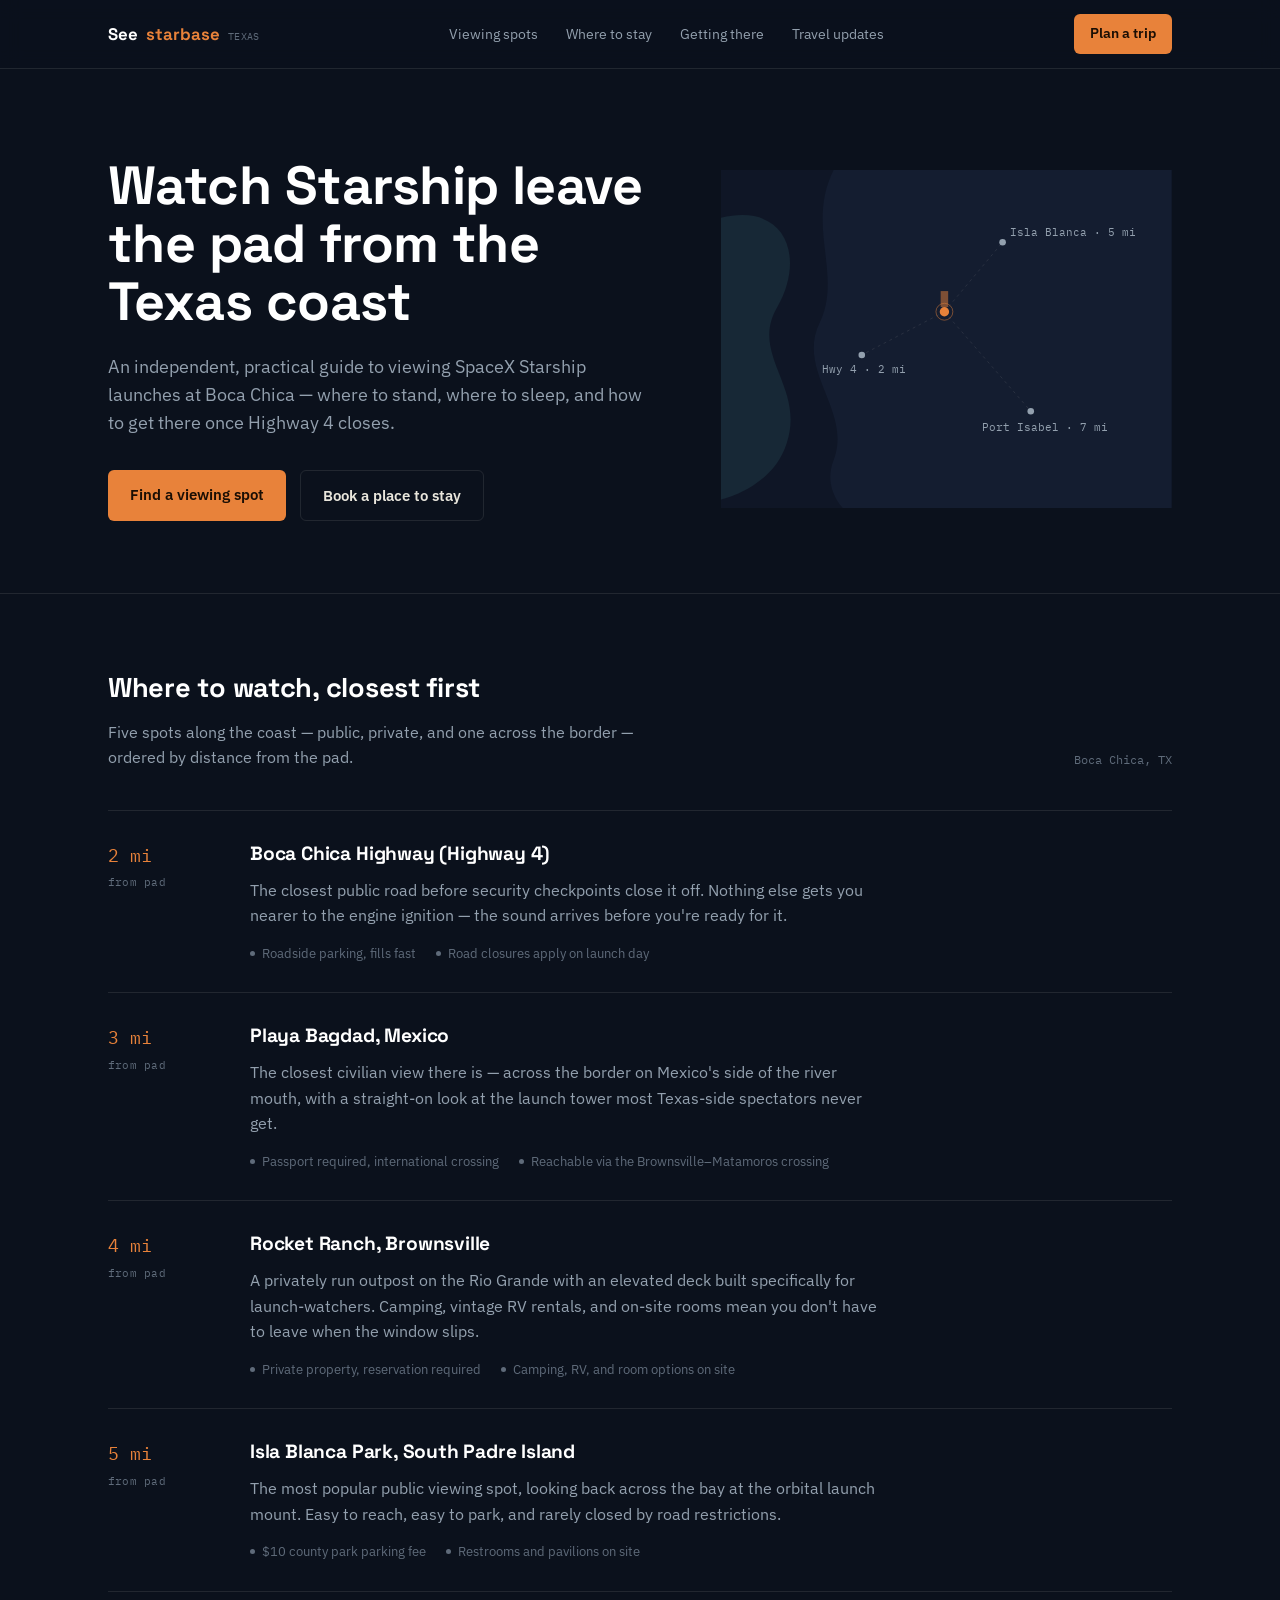
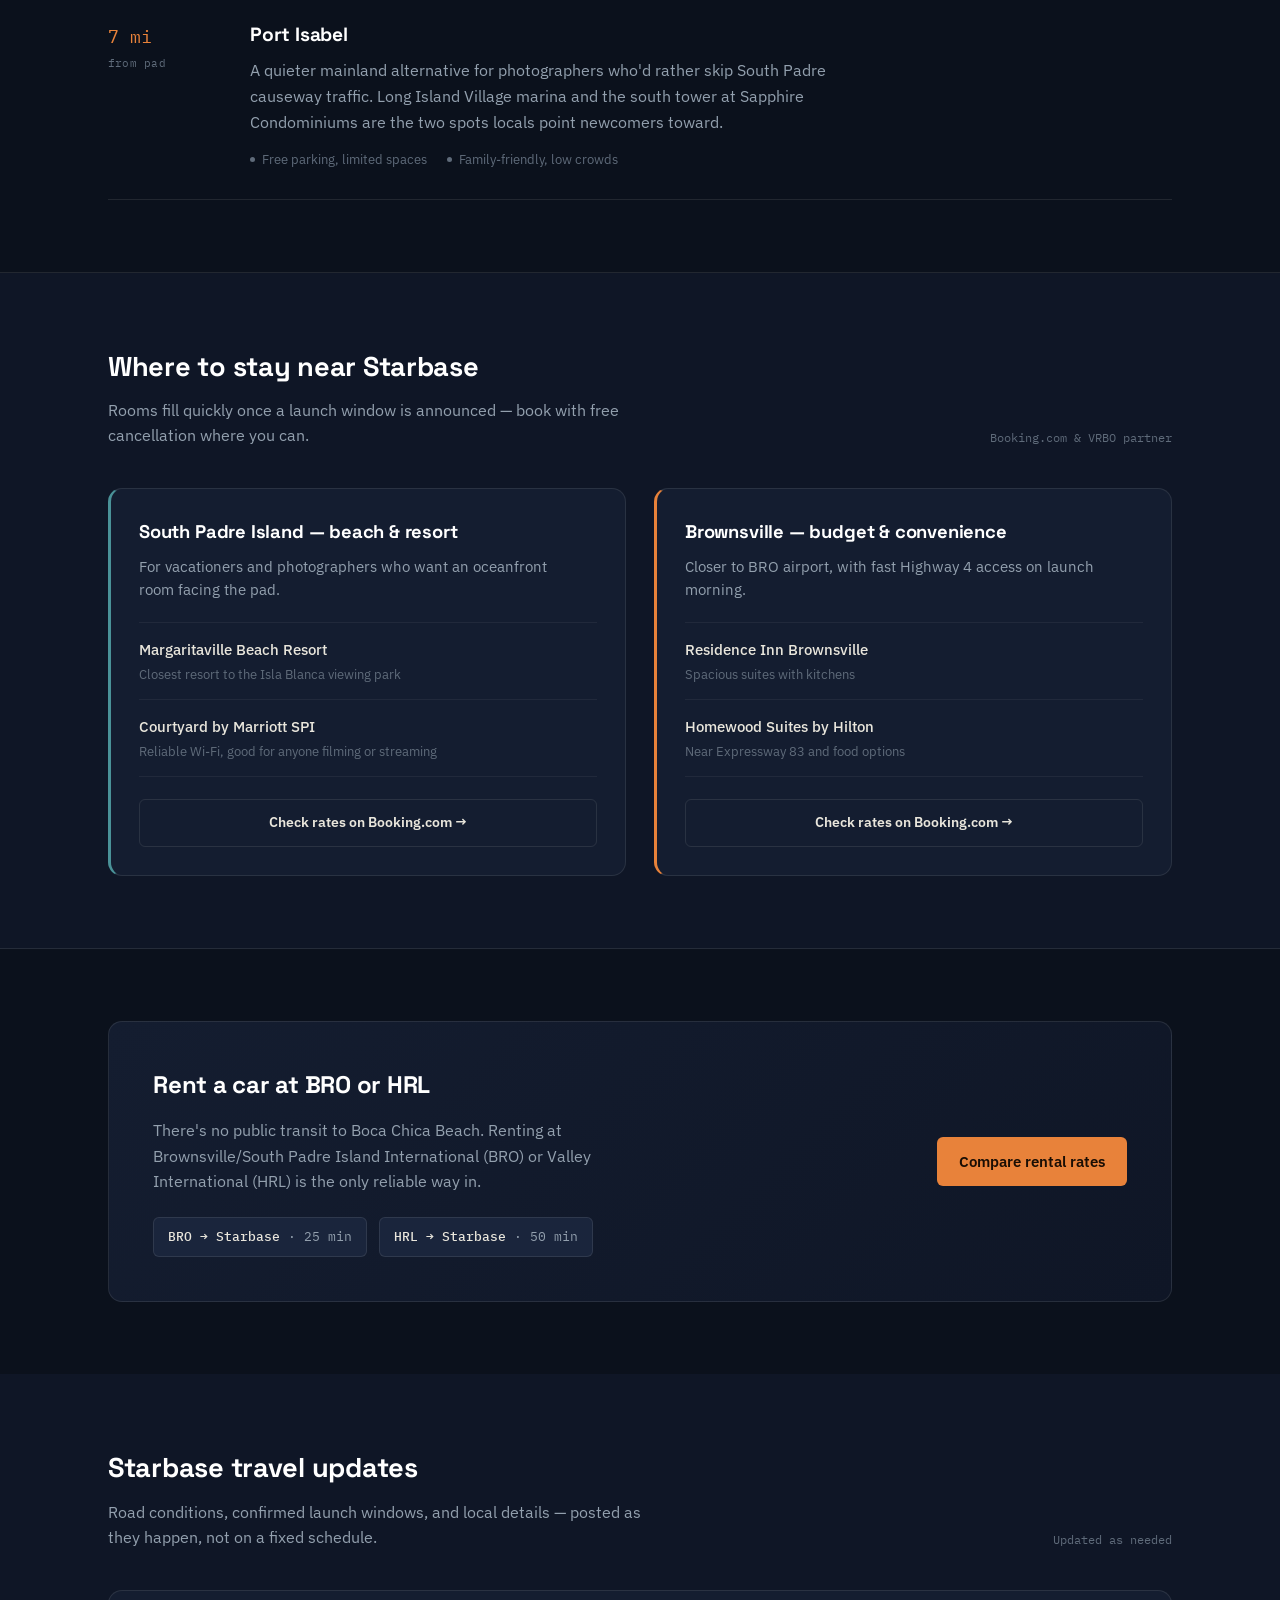
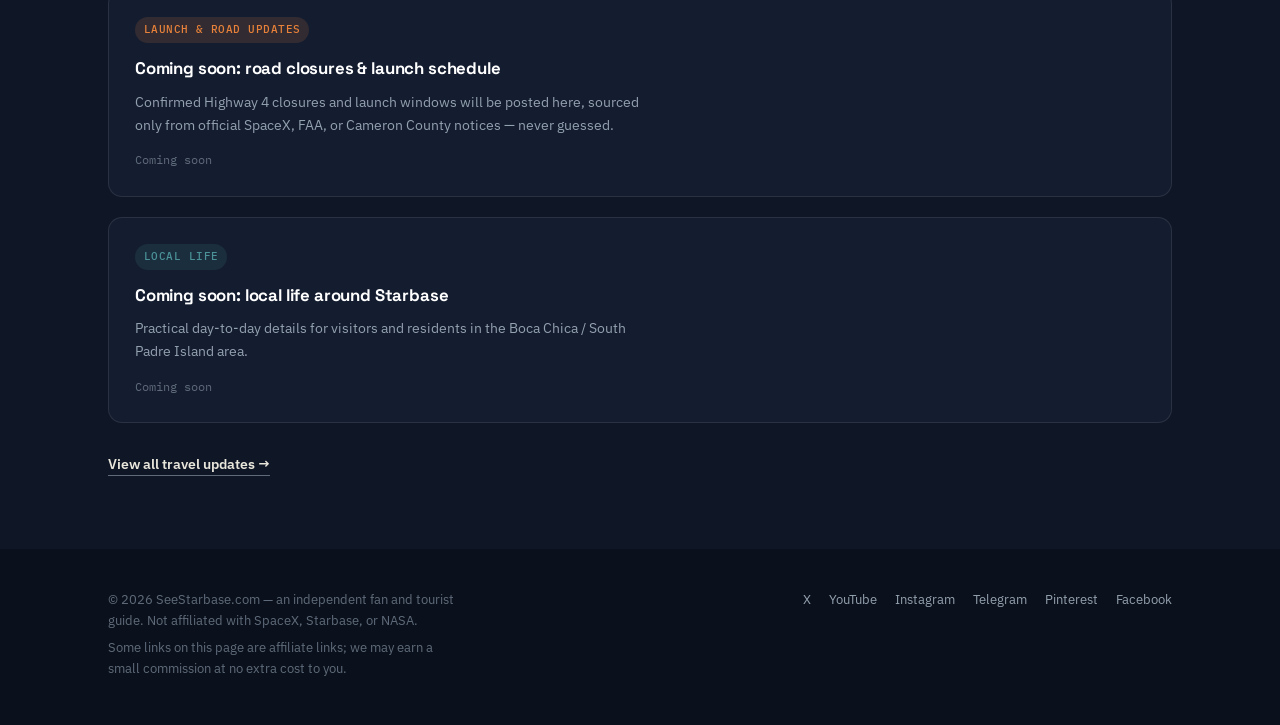
==== index.html @ 7ecc827d "Add files via upload" ====
<!DOCTYPE html>
<html lang="en">
<head>
<meta charset="UTF-8">
<meta name="viewport" content="width=device-width, initial-scale=1.0">
<title>SeeStarbase — SpaceX Starship Launch Viewing &amp; Travel Guide</title>
<meta name="description" content="Independent travel guide for watching SpaceX Starship launches at Boca Chica, Texas: viewing spots, hotels, and getting there.">
<link rel="preconnect" href="https://fonts.googleapis.com">
<link rel="preconnect" href="https://fonts.gstatic.com" crossorigin>
<link href="https://fonts.googleapis.com/css2?family=Space+Grotesk:wght@500;600;700&family=IBM+Plex+Sans:wght@400;500;600&family=IBM+Plex+Mono:wght@400;500&display=swap" rel="stylesheet">
<link rel="stylesheet" href="/assets/style.css">
</head>
<body>

<header class="site-header">
  <div class="wrap nav">
    <a href="#home" class="brand">See<em>starbase</em> <span class="sub">TEXAS</span></a>
    <nav class="nav-links">
      <a href="#viewing-guide">Viewing spots</a>
      <a href="#hotels">Where to stay</a>
      <a href="#car-rentals">Getting there</a>
      <a href="#updates">Travel updates</a>
    </nav>
    <a href="#hotels" class="nav-cta">Plan a trip</a>
  </div>
</header>

<section class="hero" id="home">
  <div class="wrap hero-grid">
    <div class="hero-copy">
      <h1>Watch Starship leave the pad from the Texas coast</h1>
      <p class="lede">An independent, practical guide to viewing SpaceX Starship launches at Boca Chica — where to stand, where to sleep, and how to get there once Highway 4 closes.</p>
      <div class="hero-actions">
        <a href="#viewing-guide" class="btn btn-primary">Find a viewing spot</a>
        <a href="#hotels" class="btn btn-ghost">Book a place to stay</a>
      </div>
    </div>

    <div class="hero-map" aria-hidden="true">
      <svg viewBox="0 0 480 360" xmlns="http://www.w3.org/2000/svg">
        <path d="M0,0 H480 V360 H0 Z" fill="var(--navy-900)"/>
        <path d="M0,51 C70,34 90,94 60,146 C30,197 90,231 70,291 C55,339 0,351 0,351 Z"
              fill="var(--teal)" opacity="0.14"/>
        <path d="M120,0 C90,60 130,111 105,163 C80,214 140,257 120,309 C108,339 130,360 130,360
                 L480,360 L480,0 Z" fill="var(--navy-850)"/>
        <line x1="238" y1="151" x2="150" y2="197" stroke="var(--line)" stroke-width="1" stroke-dasharray="3 4"/>
        <line x1="238" y1="151" x2="300" y2="77" stroke="var(--line)" stroke-width="1" stroke-dasharray="3 4"/>
        <line x1="238" y1="151" x2="330" y2="257" stroke="var(--line)" stroke-width="1" stroke-dasharray="3 4"/>

        <circle cx="238" cy="151" r="5" fill="var(--flame)" class="pad-dot"/>
        <circle cx="238" cy="151" r="9" fill="none" stroke="var(--flame)" stroke-width="1" opacity="0.5"/>
        <rect x="234" y="129" width="8" height="17" fill="var(--flame)" opacity="0.5"/>

        <circle cx="150" cy="197" r="3.5" fill="var(--text-muted)"/>
        <circle cx="300" cy="77" r="3.5" fill="var(--text-muted)"/>
        <circle cx="330" cy="257" r="3.5" fill="var(--text-muted)"/>

        <text x="108" y="216" font-family="IBM Plex Mono, monospace" font-size="12" fill="#93a0ae">Hwy 4 · 2 mi</text>
        <text x="308" y="70" font-family="IBM Plex Mono, monospace" font-size="12" fill="#93a0ae">Isla Blanca · 5 mi</text>
        <text x="278" y="278" font-family="IBM Plex Mono, monospace" font-size="12" fill="#93a0ae">Port Isabel · 7 mi</text>
      </svg>
    </div>
  </div>
</section>

<section id="viewing-guide">
  <div class="wrap">
    <div class="section-head">
      <div>
        <h2>Where to watch, closest first</h2>
        <p class="lede">Five spots along the coast — public, private, and one across the border — ordered by distance from the pad.</p>
      </div>
      <span class="section-meta">Boca Chica, TX</span>
    </div>

    <div class="log-list">
      <div class="log-row">
        <div class="log-distance">2 mi<span>from pad</span></div>
        <div class="log-body">
          <h3>Boca Chica Highway (Highway 4)</h3>
          <p>The closest public road before security checkpoints close it off. Nothing else gets you nearer to the engine ignition — the sound arrives before you're ready for it.</p>
          <ul class="log-meta">
            <li>Roadside parking, fills fast</li>
            <li>Road closures apply on launch day</li>
          </ul>
        </div>
      </div>

      <div class="log-row">
        <div class="log-distance">3 mi<span>from pad</span></div>
        <div class="log-body">
          <h3>Playa Bagdad, Mexico</h3>
          <p>The closest civilian view there is — across the border on Mexico's side of the river mouth, with a straight-on look at the launch tower most Texas-side spectators never get.</p>
          <ul class="log-meta">
            <li>Passport required, international crossing</li>
            <li>Reachable via the Brownsville–Matamoros crossing</li>
          </ul>
        </div>
      </div>

      <div class="log-row">
        <div class="log-distance">4 mi<span>from pad</span></div>
        <div class="log-body">
          <h3>Rocket Ranch, Brownsville</h3>
          <p>A privately run outpost on the Rio Grande with an elevated deck built specifically for launch-watchers. Camping, vintage RV rentals, and on-site rooms mean you don't have to leave when the window slips.</p>
          <ul class="log-meta">
            <li>Private property, reservation required</li>
            <li>Camping, RV, and room options on site</li>
          </ul>
        </div>
      </div>

      <div class="log-row">
        <div class="log-distance">5 mi<span>from pad</span></div>
        <div class="log-body">
          <h3>Isla Blanca Park, South Padre Island</h3>
          <p>The most popular public viewing spot, looking back across the bay at the orbital launch mount. Easy to reach, easy to park, and rarely closed by road restrictions.</p>
          <ul class="log-meta">
            <li>$10 county park parking fee</li>
            <li>Restrooms and pavilions on site</li>
          </ul>
        </div>
      </div>

      <div class="log-row">
        <div class="log-distance">7 mi<span>from pad</span></div>
        <div class="log-body">
          <h3>Port Isabel</h3>
          <p>A quieter mainland alternative for photographers who'd rather skip South Padre causeway traffic. Long Island Village marina and the south tower at Sapphire Condominiums are the two spots locals point newcomers toward.</p>
          <ul class="log-meta">
            <li>Free parking, limited spaces</li>
            <li>Family-friendly, low crowds</li>
          </ul>
        </div>
      </div>
    </div>
  </div>
</section>

<section id="hotels">
  <div class="wrap">
    <div class="section-head">
      <div>
        <h2>Where to stay near Starbase</h2>
        <p class="lede">Rooms fill quickly once a launch window is announced — book with free cancellation where you can.</p>
      </div>
      <span class="section-meta">Booking.com &amp; VRBO partner</span>
    </div>

    <div class="hotel-groups">
      <div class="hotel-panel spi">
        <h3>South Padre Island — beach &amp; resort</h3>
        <p>For vacationers and photographers who want an oceanfront room facing the pad.</p>

        <ul class="hotel-picks">
          <li>
            <span class="name">Margaritaville Beach Resort</span>
            <span class="note">Closest resort to the Isla Blanca viewing park</span>
          </li>
          <li>
            <span class="name">Courtyard by Marriott SPI</span>
            <span class="note">Reliable Wi-Fi, good for anyone filming or streaming</span>
          </li>
        </ul>
        <a href="https://www.booking.com" target="_blank" rel="nofollow sponsored" class="rate-link-block">Check rates on Booking.com &rarr;</a>
      </div>

      <div class="hotel-panel brownsville">
        <h3>Brownsville — budget &amp; convenience</h3>
        <p>Closer to BRO airport, with fast Highway 4 access on launch morning.</p>

        <ul class="hotel-picks">
          <li>
            <span class="name">Residence Inn Brownsville</span>
            <span class="note">Spacious suites with kitchens</span>
          </li>
          <li>
            <span class="name">Homewood Suites by Hilton</span>
            <span class="note">Near Expressway 83 and food options</span>
          </li>
        </ul>
        <a href="https://www.booking.com" target="_blank" rel="nofollow sponsored" class="rate-link-block">Check rates on Booking.com &rarr;</a>
      </div>
    </div>
  </div>
</section>

<section id="car-rentals">
  <div class="wrap">
    <div class="band">
      <div>
        <h2>Rent a car at BRO or HRL</h2>
        <p>There's no public transit to Boca Chica Beach. Renting at Brownsville/South Padre Island International (BRO) or Valley International (HRL) is the only reliable way in.</p>
        <div class="transit-chips">
          <span class="chip"><b>BRO → Starbase</b> · 25 min</span>
          <span class="chip"><b>HRL → Starbase</b> · 50 min</span>
        </div>
      </div>
      <div class="band-cta">
        <a href="https://www.discovercars.com" target="_blank" rel="nofollow sponsored" class="btn btn-primary">Compare rental rates</a>
      </div>
    </div>
  </div>
</section>

<section id="updates">
  <div class="wrap">
    <div class="section-head">
      <div>
        <h2>Starbase travel updates</h2>
        <p class="lede">Road conditions, confirmed launch windows, and local details — posted as they happen, not on a fixed schedule.</p>
      </div>
      <span class="section-meta">Updated as needed</span>
    </div>

    <div class="update-list">
      <!-- Placeholder entry — replace with your first real post, see BLOG_POST_TEMPLATE.html -->
      <div class="update-card">
        <span class="update-tag urgent">Launch &amp; road updates</span>
        <h3>Coming soon: road closures &amp; launch schedule</h3>
        <p>Confirmed Highway 4 closures and launch windows will be posted here, sourced only from official SpaceX, FAA, or Cameron County notices — never guessed.</p>
        <span class="update-date">Coming soon</span>
      </div>

      <!-- Placeholder entry — replace with your second real post -->
      <div class="update-card">
        <span class="update-tag evergreen">Local life</span>
        <h3>Coming soon: local life around Starbase</h3>
        <p>Practical day-to-day details for visitors and residents in the Boca Chica / South Padre Island area.</p>
        <span class="update-date">Coming soon</span>
      </div>
    </div>

    <a href="/blog/" class="update-more">View all travel updates &rarr;</a>
  </div>
</section>

<footer>
  <div class="wrap footer-grid">
    <div class="footer-brand">
      <p>© 2026 SeeStarbase.com — an independent fan and tourist guide. Not affiliated with SpaceX, Starbase, or NASA.</p>
      <p>Some links on this page are affiliate links; we may earn a small commission at no extra cost to you.</p>
    </div>
    <div class="footer-links">
      <a href="https://x.com/StarbaseTravel" target="_blank" rel="noopener">X</a>
      <a href="https://youtube.com/@StarbaseTravel" target="_blank" rel="noopener">YouTube</a>
      <a href="https://instagram.com/StarbaseTravel" target="_blank" rel="noopener">Instagram</a>
      <a href="https://t.me/StarbaseTravel" target="_blank" rel="noopener">Telegram</a>
      <a href="https://pinterest.com/StarbaseTravel" target="_blank" rel="noopener">Pinterest</a>
      <a href="https://facebook.com/StarbaseHotel" target="_blank" rel="noopener">Facebook</a>
    </div>
  </div>
</footer>

</body>
</html>
---- assets/style.css ----
:root{
    --navy-950:#0b111c;
    --navy-900:#0f1626;
    --navy-850:#141d30;
    --navy-800:#1a253c;
    --line:rgba(237,234,225,0.10);
    --line-soft:rgba(237,234,225,0.06);
    --text:#e9e6dc;
    --text-muted:#93a0ae;
    --text-faint:#5f6b7a;
    --flame:#e8823a;
    --flame-soft:rgba(232,130,58,0.14);
    --teal:#4a9298;
    --teal-soft:rgba(74,146,152,0.14);
    --radius-s:6px;
    --radius-m:14px;
    --font-display:"Space Grotesk", sans-serif;
    --font-body:"IBM Plex Sans", sans-serif;
    --font-mono:"IBM Plex Mono", monospace;
  }

  *{box-sizing:border-box;}
  html{scroll-behavior:smooth;}
  body{
    margin:0;
    background:var(--navy-950);
    color:var(--text);
    font-family:var(--font-body);
    line-height:1.6;
    -webkit-font-smoothing:antialiased;
  }
  a{color:inherit;}
  a:focus-visible, button:focus-visible{
    outline:2px solid var(--flame);
    outline-offset:3px;
  }
  img{max-width:100%;display:block;}

  .wrap{
    max-width:1120px;
    margin:0 auto;
    padding:0 28px;
  }

  h1,h2,h3{
    font-family:var(--font-display);
    color:#fff;
    margin:0;
    letter-spacing:-0.01em;
  }

  p{margin:0;}

  .lede{
    color:var(--text-muted);
    max-width:56ch;
  }

  /* ---------- Nav ---------- */
  .site-header{
    position:sticky;
    top:0;
    z-index:50;
    background:rgba(11,17,28,0.86);
    backdrop-filter:blur(10px);
    border-bottom:1px solid var(--line);
  }
  .nav{
    height:68px;
    display:flex;
    align-items:center;
    justify-content:space-between;
    gap:24px;
  }
  .brand{
    font-family:var(--font-display);
    font-weight:700;
    font-size:1.05rem;
    text-decoration:none;
    color:#fff;
    display:flex;
    align-items:baseline;
    gap:8px;
  }
  .brand em{
    font-style:normal;
    color:var(--flame);
  }
  .brand .sub{
    font-family:var(--font-mono);
    font-size:0.65rem;
    color:var(--text-faint);
    font-weight:400;
    letter-spacing:0.03em;
  }
  .nav-links{
    display:flex;
    gap:28px;
    font-size:0.9rem;
    color:var(--text-muted);
  }
  .nav-links a{
    text-decoration:none;
    position:relative;
    padding:4px 0;
  }
  .nav-links a:hover{color:var(--text);}
  .nav-cta{
    font-size:0.85rem;
    font-weight:600;
    text-decoration:none;
    padding:9px 16px;
    border-radius:var(--radius-s);
    background:var(--flame);
    color:#1a0e04;
    white-space:nowrap;
  }
  .nav-cta:hover{background:#f2954f;}

  @media (max-width:760px){
    .nav-links{display:none;}
  }

  /* ---------- Hero ---------- */
  .hero{
    border-bottom:1px solid var(--line);
    padding:88px 0 72px;
  }
  .hero-grid{
    display:grid;
    grid-template-columns:1fr 0.82fr;
    gap:64px;
    align-items:center;
  }
  .hero-copy{
    max-width:560px;
  }
  .hero h1{
    font-size:clamp(2.2rem, 4.2vw, 3.4rem);
    line-height:1.08;
    margin-bottom:22px;
  }
  .hero .lede{
    font-size:1.1rem;
    margin-bottom:32px;
  }
  .hero-actions{
    display:flex;
    gap:14px;
    flex-wrap:wrap;
  }

  /* Hero map graphic */
  .hero-map{position:relative;}
  .hero-map svg{width:100%;height:auto;display:block;}
  .pad-dot{
    animation:pulse 2.4s ease-in-out infinite;
    transform-origin:center;
  }
  @media (prefers-reduced-motion:reduce){
    .pad-dot{animation:none;}
  }
  @keyframes pulse{
    0%,100%{opacity:1; transform:scale(1);}
    50%{opacity:0.45; transform:scale(1.6);}
  }
  .btn{
    display:inline-block;
    padding:13px 22px;
    border-radius:var(--radius-s);
    font-weight:600;
    font-size:0.92rem;
    text-decoration:none;
    transition:background 0.15s ease, border-color 0.15s ease, color 0.15s ease;
  }
  .btn-primary{
    background:var(--flame);
    color:#1a0e04;
  }
  .btn-primary:hover{background:#f2954f;}
  .btn-ghost{
    border:1px solid var(--line);
    color:var(--text);
  }
  .btn-ghost:hover{border-color:var(--text-faint);}

  /* ---------- Section shells ---------- */
  section{padding:72px 0;}
  .section-head{
    display:flex;
    justify-content:space-between;
    align-items:flex-end;
    gap:24px;
    margin-bottom:40px;
    flex-wrap:wrap;
  }
  .section-head h2{
    font-size:1.7rem;
    margin-bottom:10px;
  }
  .section-head .lede{font-size:0.98rem;}
  .section-meta{
    font-family:var(--font-mono);
    font-size:0.78rem;
    color:var(--text-faint);
    white-space:nowrap;
  }

  #viewing-guide{border-bottom:1px solid var(--line);}

  /* ---------- Viewing log list ---------- */
  .log-list{
    border-top:1px solid var(--line);
  }
  .log-row{
    display:grid;
    grid-template-columns:110px 1fr;
    gap:32px;
    padding:28px 0;
    border-bottom:1px solid var(--line);
  }
  .log-distance{
    font-family:var(--font-mono);
    font-size:1.15rem;
    color:var(--flame);
    padding-top:2px;
  }
  .log-distance span{
    display:block;
    font-size:0.7rem;
    color:var(--text-faint);
    margin-top:4px;
    letter-spacing:0.02em;
  }
  .log-body h3{
    font-size:1.2rem;
    margin-bottom:8px;
  }
  .log-body p{
    color:var(--text-muted);
    max-width:64ch;
    margin-bottom:14px;
  }
  .log-meta{
    display:flex;
    gap:20px;
    flex-wrap:wrap;
    list-style:none;
    margin:0;
    padding:0;
    font-size:0.84rem;
    color:var(--text-faint);
  }
  .log-meta li{
    display:flex;
    align-items:center;
    gap:7px;
  }
  .log-meta li::before{
    content:"";
    width:5px;height:5px;
    border-radius:50%;
    background:var(--text-faint);
    flex-shrink:0;
  }

  @media (max-width:600px){
    .log-row{grid-template-columns:1fr;gap:8px;}
  }

  /* ---------- Hotels ---------- */
  #hotels{background:var(--navy-900);border-bottom:1px solid var(--line);}
  .hotel-groups{
    display:grid;
    grid-template-columns:1fr 1fr;
    gap:28px;
  }
  .hotel-panel{
    border:1px solid var(--line);
    border-radius:var(--radius-m);
    padding:28px;
    background:var(--navy-850);
  }
  .hotel-panel.spi{border-left:3px solid var(--teal);}
  .hotel-panel.brownsville{border-left:3px solid var(--flame);}
  .hotel-panel h3{
    font-size:1.15rem;
    margin-bottom:8px;
  }
  .hotel-panel > p{
    color:var(--text-muted);
    font-size:0.92rem;
    max-width:48ch;
    margin-bottom:20px;
  }
  .hotel-picks{
    list-style:none;
    margin:0 0 22px;
    padding:0;
    border-top:1px solid var(--line-soft);
  }
  .hotel-picks li{
    padding:14px 0;
    border-bottom:1px solid var(--line-soft);
  }
  .hotel-picks .name{
    font-weight:500;
    font-size:0.94rem;
    color:var(--text);
  }
  .hotel-picks .note{
    display:block;
    font-size:0.8rem;
    color:var(--text-faint);
    margin-top:2px;
  }
  .rate-link-block{
    display:block;
    text-align:center;
    font-size:0.85rem;
    font-weight:600;
    text-decoration:none;
    padding:12px 14px;
    border-radius:var(--radius-s);
    border:1px solid var(--line);
  }
  .spi .rate-link-block:hover{border-color:var(--teal);color:var(--teal);}
  .brownsville .rate-link-block:hover{border-color:var(--flame);color:var(--flame);}

  @media (max-width:760px){
    .hotel-groups{grid-template-columns:1fr;}
  }

  /* ---------- Transit band ---------- */
  #car-rentals .band{
    border:1px solid var(--line);
    border-radius:var(--radius-m);
    padding:44px;
    display:grid;
    grid-template-columns:1.2fr 0.8fr;
    gap:40px;
    align-items:center;
    background:linear-gradient(135deg, var(--navy-850), var(--navy-900));
  }
  #car-rentals h2{font-size:1.5rem;margin-bottom:14px;}
  #car-rentals p{
    color:var(--text-muted);
    max-width:52ch;
    margin-bottom:22px;
  }
  .transit-chips{
    display:flex;
    gap:12px;
    flex-wrap:wrap;
  }
  .chip{
    font-family:var(--font-mono);
    font-size:0.8rem;
    padding:9px 14px;
    border-radius:var(--radius-s);
    background:var(--navy-800);
    border:1px solid var(--line);
    color:var(--text-muted);
  }
  .chip b{color:var(--text);font-weight:500;}
  .band-cta{
    display:flex;
    justify-content:flex-end;
  }
  @media (max-width:760px){
    #car-rentals .band{grid-template-columns:1fr;padding:32px;}
    .band-cta{justify-content:flex-start;}
  }

  /* ---------- Travel updates (blog feed) ---------- */
  #updates{background:var(--navy-900);}
  .update-list{
    display:flex;
    flex-direction:column;
    gap:20px;
    margin-bottom:28px;
  }
  .update-card{
    display:block;
    border:1px solid var(--line);
    border-radius:var(--radius-m);
    padding:24px 26px;
    background:var(--navy-850);
    text-decoration:none;
  }
  a.update-card:hover{border-color:var(--text-faint);}
  .update-tag{
    display:inline-block;
    font-family:var(--font-mono);
    font-size:0.7rem;
    font-weight:500;
    letter-spacing:0.04em;
    text-transform:uppercase;
    padding:4px 9px;
    border-radius:999px;
    margin-bottom:12px;
  }
  .update-tag.urgent{background:var(--flame-soft);color:var(--flame);}
  .update-tag.evergreen{background:var(--teal-soft);color:var(--teal);}
  .update-card h3{
    font-size:1.05rem;
    margin-bottom:8px;
  }
  .update-card p{
    color:var(--text-muted);
    font-size:0.9rem;
    max-width:64ch;
    margin-bottom:10px;
  }
  .update-date{
    font-family:var(--font-mono);
    font-size:0.75rem;
    color:var(--text-faint);
  }
  .update-more{
    font-size:0.88rem;
    font-weight:600;
    text-decoration:none;
    color:var(--text);
    border-bottom:1px solid var(--text-faint);
    padding-bottom:2px;
  }
  .update-more:hover{color:var(--flame);border-color:var(--flame);}

  /* ---------- Footer ---------- */
  footer{
    padding:40px 0;
  }
  .footer-grid{
    display:flex;
    justify-content:space-between;
    align-items:flex-start;
    gap:24px;
    flex-wrap:wrap;
  }
  .footer-brand p{
    font-size:0.82rem;
    color:var(--text-faint);
    max-width:44ch;
    margin-bottom:6px;
  }
  .footer-links{
    display:flex;
    gap:18px;
    flex-wrap:wrap;
  }
  .footer-links a{
    font-size:0.82rem;
    color:var(--text-muted);
    text-decoration:none;
    border-bottom:1px solid transparent;
  }
  .footer-links a:hover{
    color:var(--text);
    border-bottom-color:var(--text-faint);
  }

  @media (max-width:600px){
    .wrap{padding:0 20px;}
    section{padding:52px 0;}
    .hero{padding:52px 0 44px;}
    .hero-grid{grid-template-columns:1fr;gap:36px;}
    .hero-map{order:-1;max-width:300px;}
  }

/* ---------- Blog / long-form post body ---------- */
.post-hero{padding:52px 0 36px;border-bottom:1px solid var(--line);}
.post-hero .update-tag{margin-bottom:16px;}
.post-hero h1{font-size:clamp(1.9rem, 3.6vw, 2.6rem);line-height:1.15;margin-bottom:14px;}
.post-hero .update-date{font-size:0.85rem;}
.post-body{max-width:70ch;padding:52px 0;}
.post-body h2{font-size:1.35rem;margin:36px 0 14px;}
.post-body h2:first-child{margin-top:0;}
.post-body p{color:var(--text-muted);margin-bottom:18px;}
.post-body ul,.post-body ol{color:var(--text-muted);margin:0 0 18px;padding-left:22px;}
.post-body li{margin-bottom:8px;}
.post-body a{color:var(--flame);text-decoration:underline;}
.post-body .source-note{
  font-size:0.82rem;
  color:var(--text-faint);
  border-top:1px solid var(--line);
  padding-top:16px;
  margin-top:8px;
}
.back-link{
  display:inline-block;
  font-size:0.88rem;
  color:var(--text-muted);
  text-decoration:none;
  margin-bottom:18px;
}
.back-link:hover{color:var(--text);}

/* ---------- Blog index page ---------- */
.blog-index-list{
  display:flex;
  flex-direction:column;
  gap:20px;
}
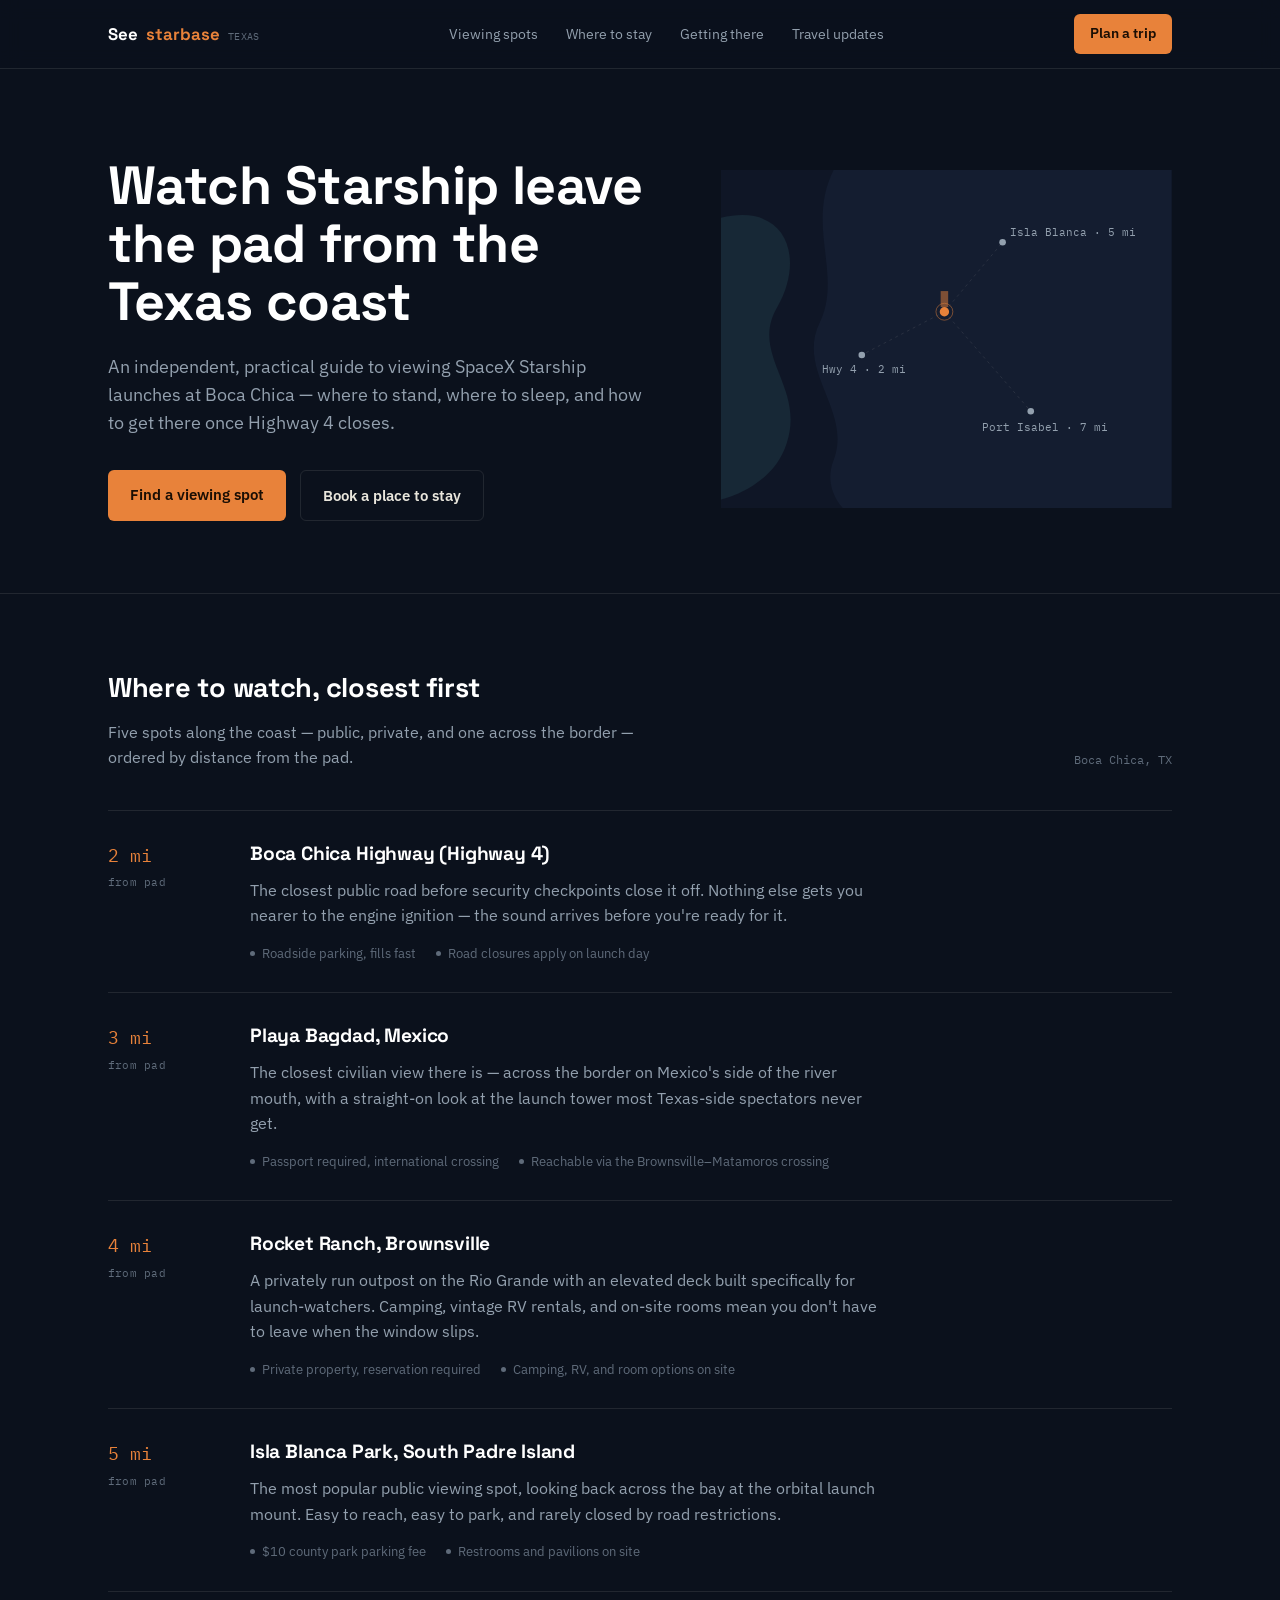
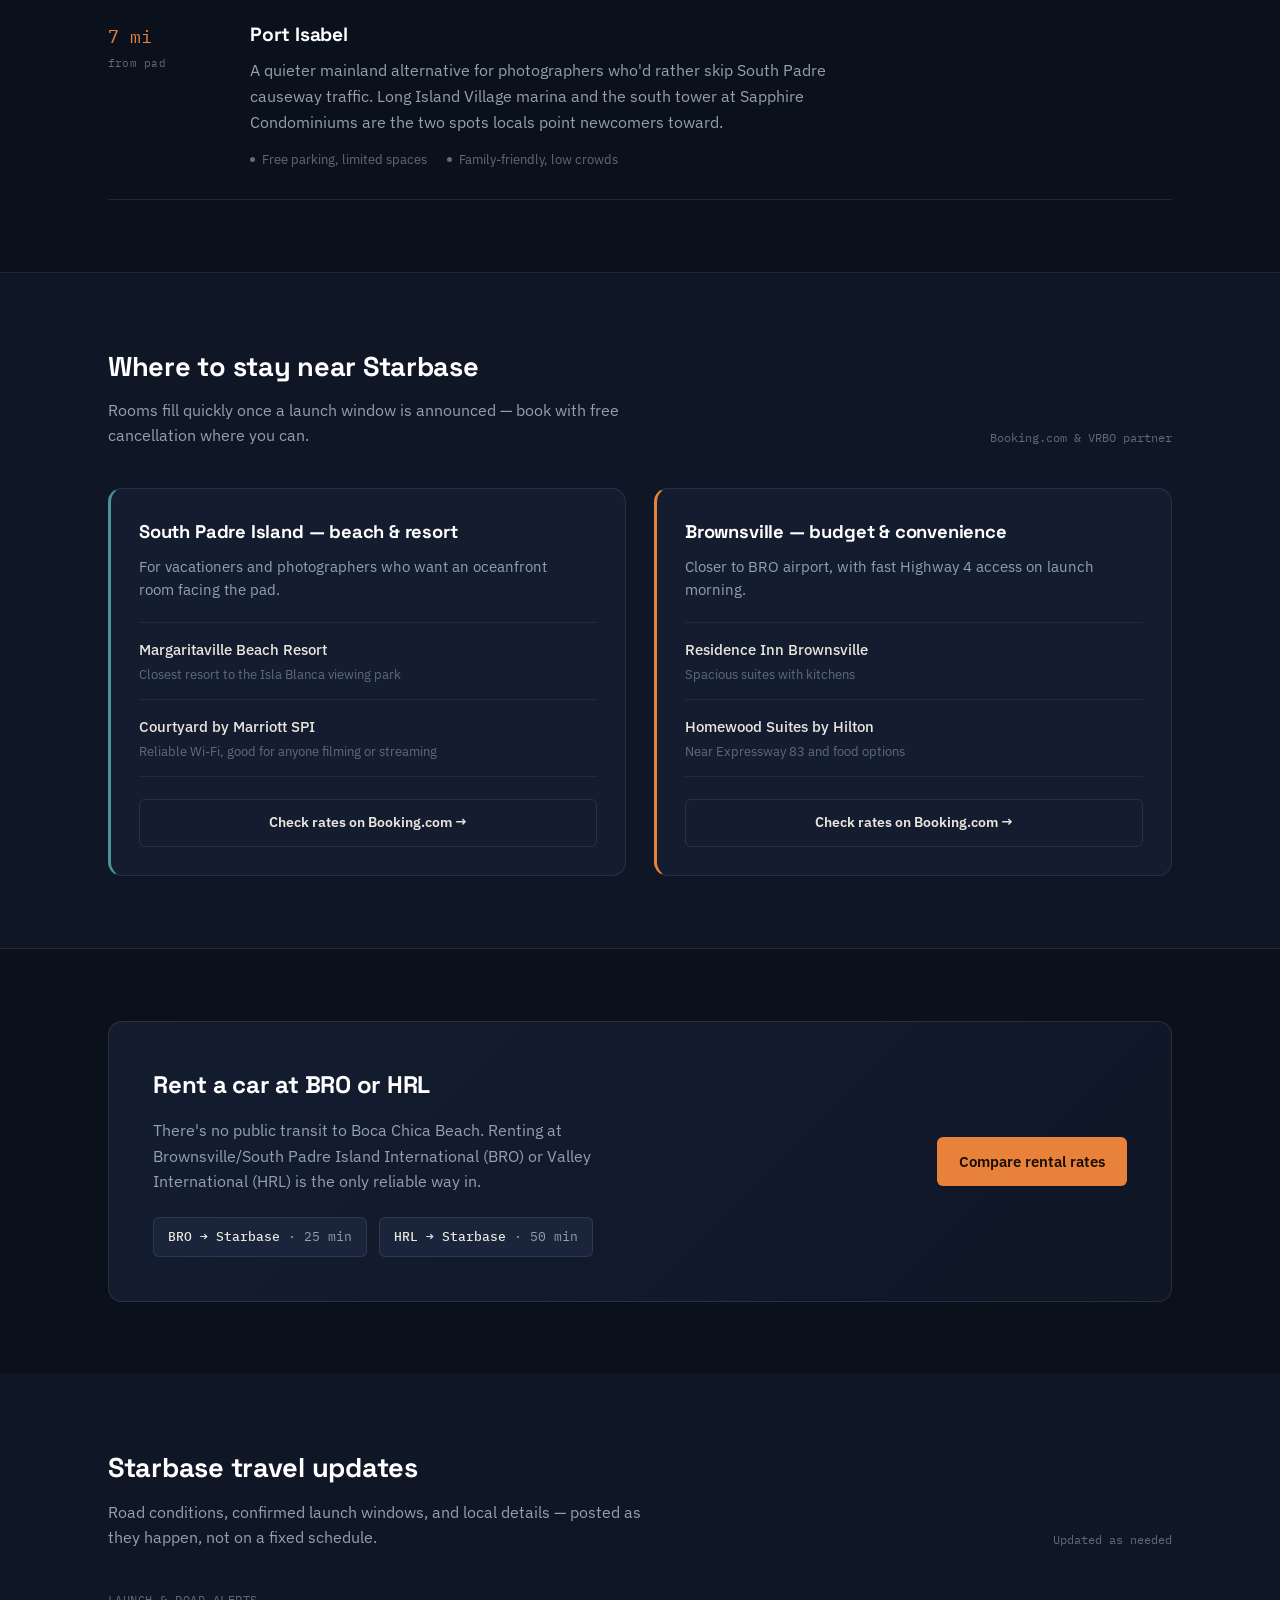
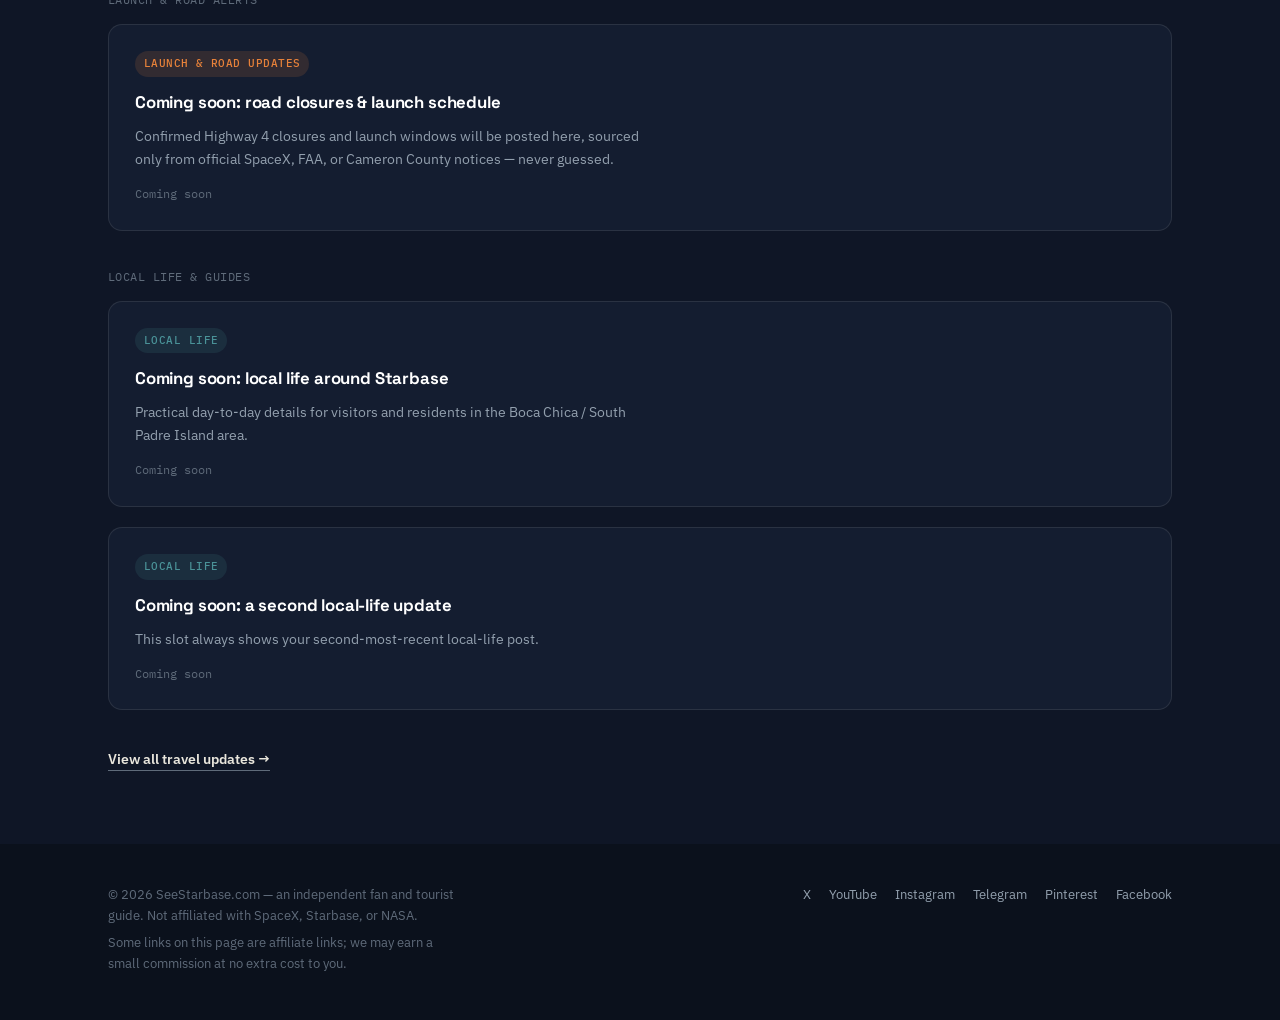
==== commit 30da8b9e: "Add files via upload" ====
--- a/index.html
+++ b/index.html
@@ -213,21 +213,36 @@
       <span class="section-meta">Updated as needed</span>
     </div>
 
-    <div class="update-list">
-      <!-- Placeholder entry — replace with your first real post, see BLOG_POST_TEMPLATE.html -->
-      <div class="update-card">
-        <span class="update-tag urgent">Launch &amp; road updates</span>
-        <h3>Coming soon: road closures &amp; launch schedule</h3>
-        <p>Confirmed Highway 4 closures and launch windows will be posted here, sourced only from official SpaceX, FAA, or Cameron County notices — never guessed.</p>
-        <span class="update-date">Coming soon</span>
-      </div>
-
-      <!-- Placeholder entry — replace with your second real post -->
-      <div class="update-card">
-        <span class="update-tag evergreen">Local life</span>
-        <h3>Coming soon: local life around Starbase</h3>
-        <p>Practical day-to-day details for visitors and residents in the Boca Chica / South Padre Island area.</p>
-        <span class="update-date">Coming soon</span>
+    <div class="update-group">
+      <span class="update-group-label">Launch &amp; road alerts</span>
+      <div class="update-list">
+        <!-- Placeholder entry — replace with your latest confirmed road/launch post -->
+        <div class="update-card">
+          <span class="update-tag urgent">Launch &amp; road updates</span>
+          <h3>Coming soon: road closures &amp; launch schedule</h3>
+          <p>Confirmed Highway 4 closures and launch windows will be posted here, sourced only from official SpaceX, FAA, or Cameron County notices — never guessed.</p>
+          <span class="update-date">Coming soon</span>
+        </div>
+      </div>
+    </div>
+
+    <div class="update-group">
+      <span class="update-group-label">Local life &amp; guides</span>
+      <div class="update-list">
+        <!-- Placeholder entry — replace with your latest local-life post -->
+        <div class="update-card">
+          <span class="update-tag evergreen">Local life</span>
+          <h3>Coming soon: local life around Starbase</h3>
+          <p>Practical day-to-day details for visitors and residents in the Boca Chica / South Padre Island area.</p>
+          <span class="update-date">Coming soon</span>
+        </div>
+        <!-- Placeholder entry — replace with your second-latest local-life post -->
+        <div class="update-card">
+          <span class="update-tag evergreen">Local life</span>
+          <h3>Coming soon: a second local-life update</h3>
+          <p>This slot always shows your second-most-recent local-life post.</p>
+          <span class="update-date">Coming soon</span>
+        </div>
       </div>
     </div>
 
--- a/assets/style.css
+++ b/assets/style.css
@@ -375,11 +375,21 @@
 
   /* ---------- Travel updates (blog feed) ---------- */
   #updates{background:var(--navy-900);}
+  .update-group{margin-bottom:36px;}
+  .update-group:last-child{margin-bottom:0;}
+  .update-group-label{
+    font-family:var(--font-mono);
+    font-size:0.78rem;
+    color:var(--text-faint);
+    text-transform:uppercase;
+    letter-spacing:0.04em;
+    margin-bottom:14px;
+    display:block;
+  }
   .update-list{
     display:flex;
     flex-direction:column;
     gap:20px;
-    margin-bottom:28px;
   }
   .update-card{
     display:block;
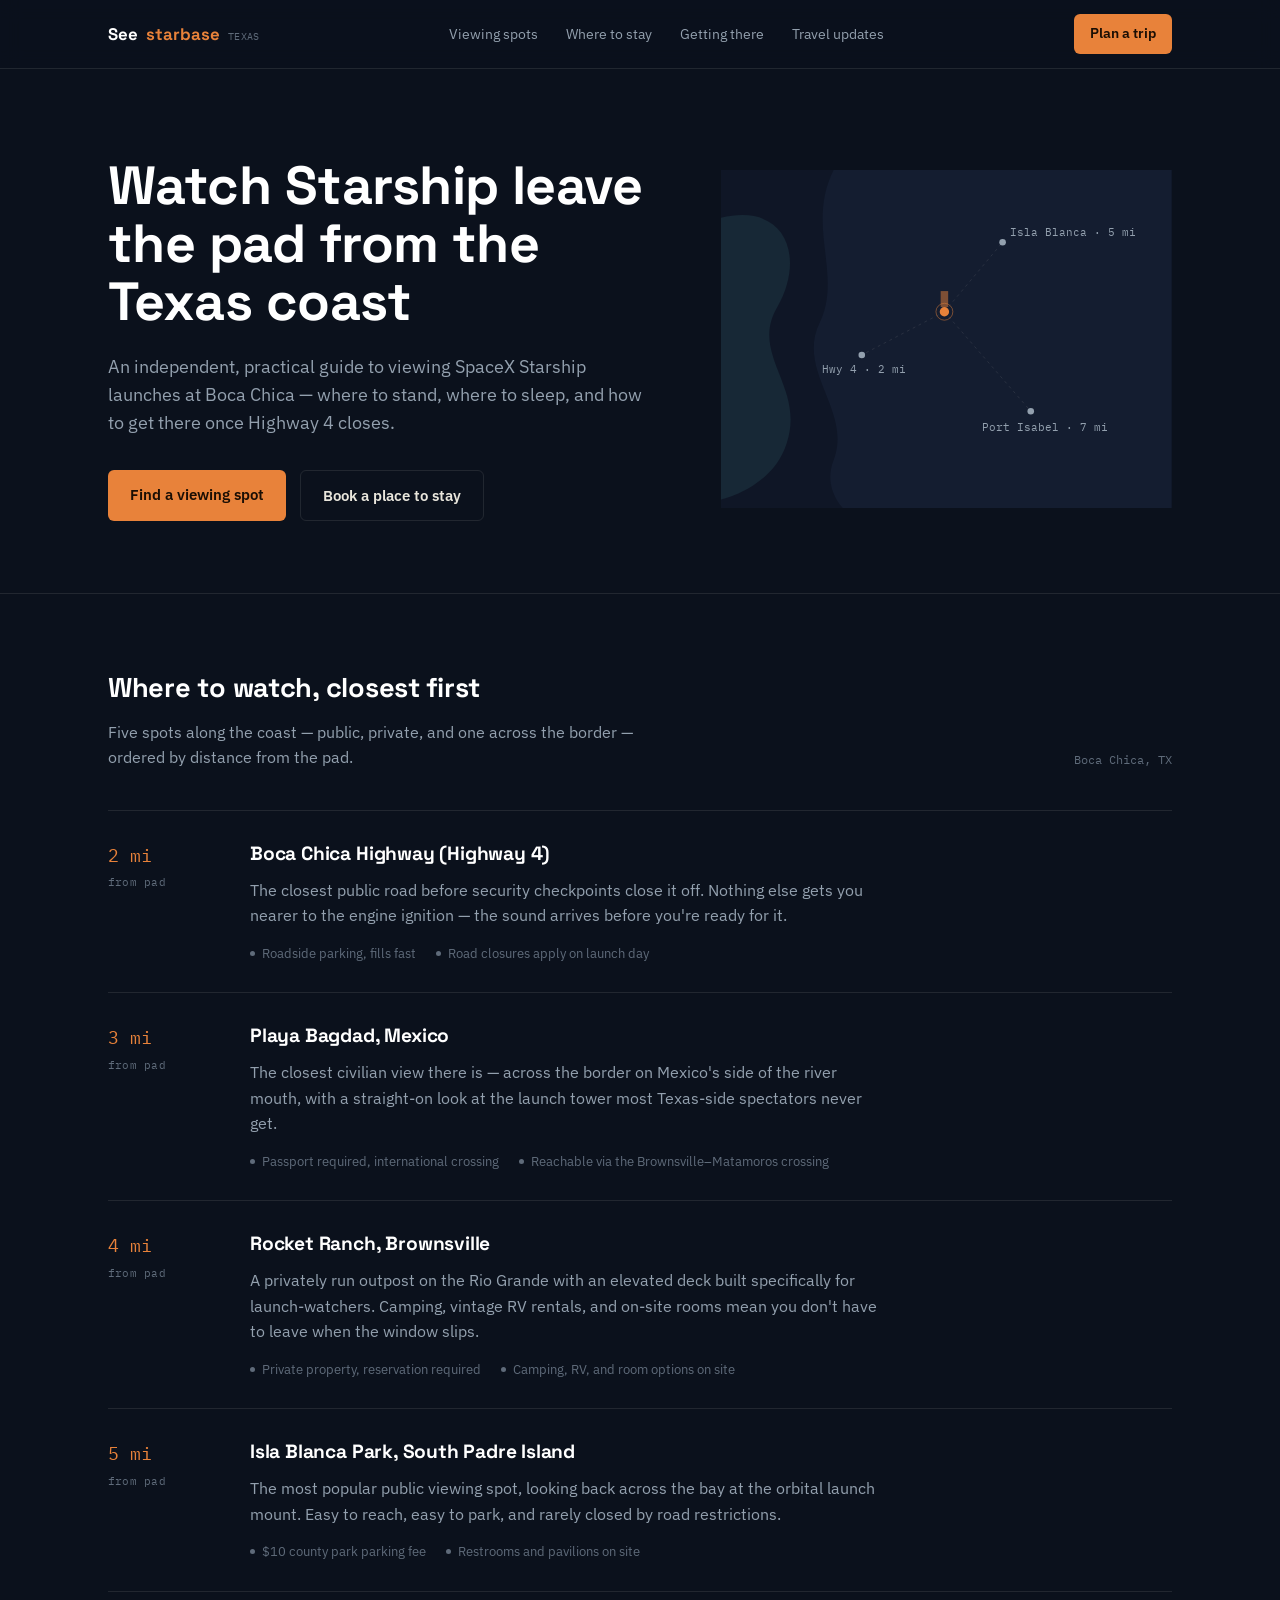
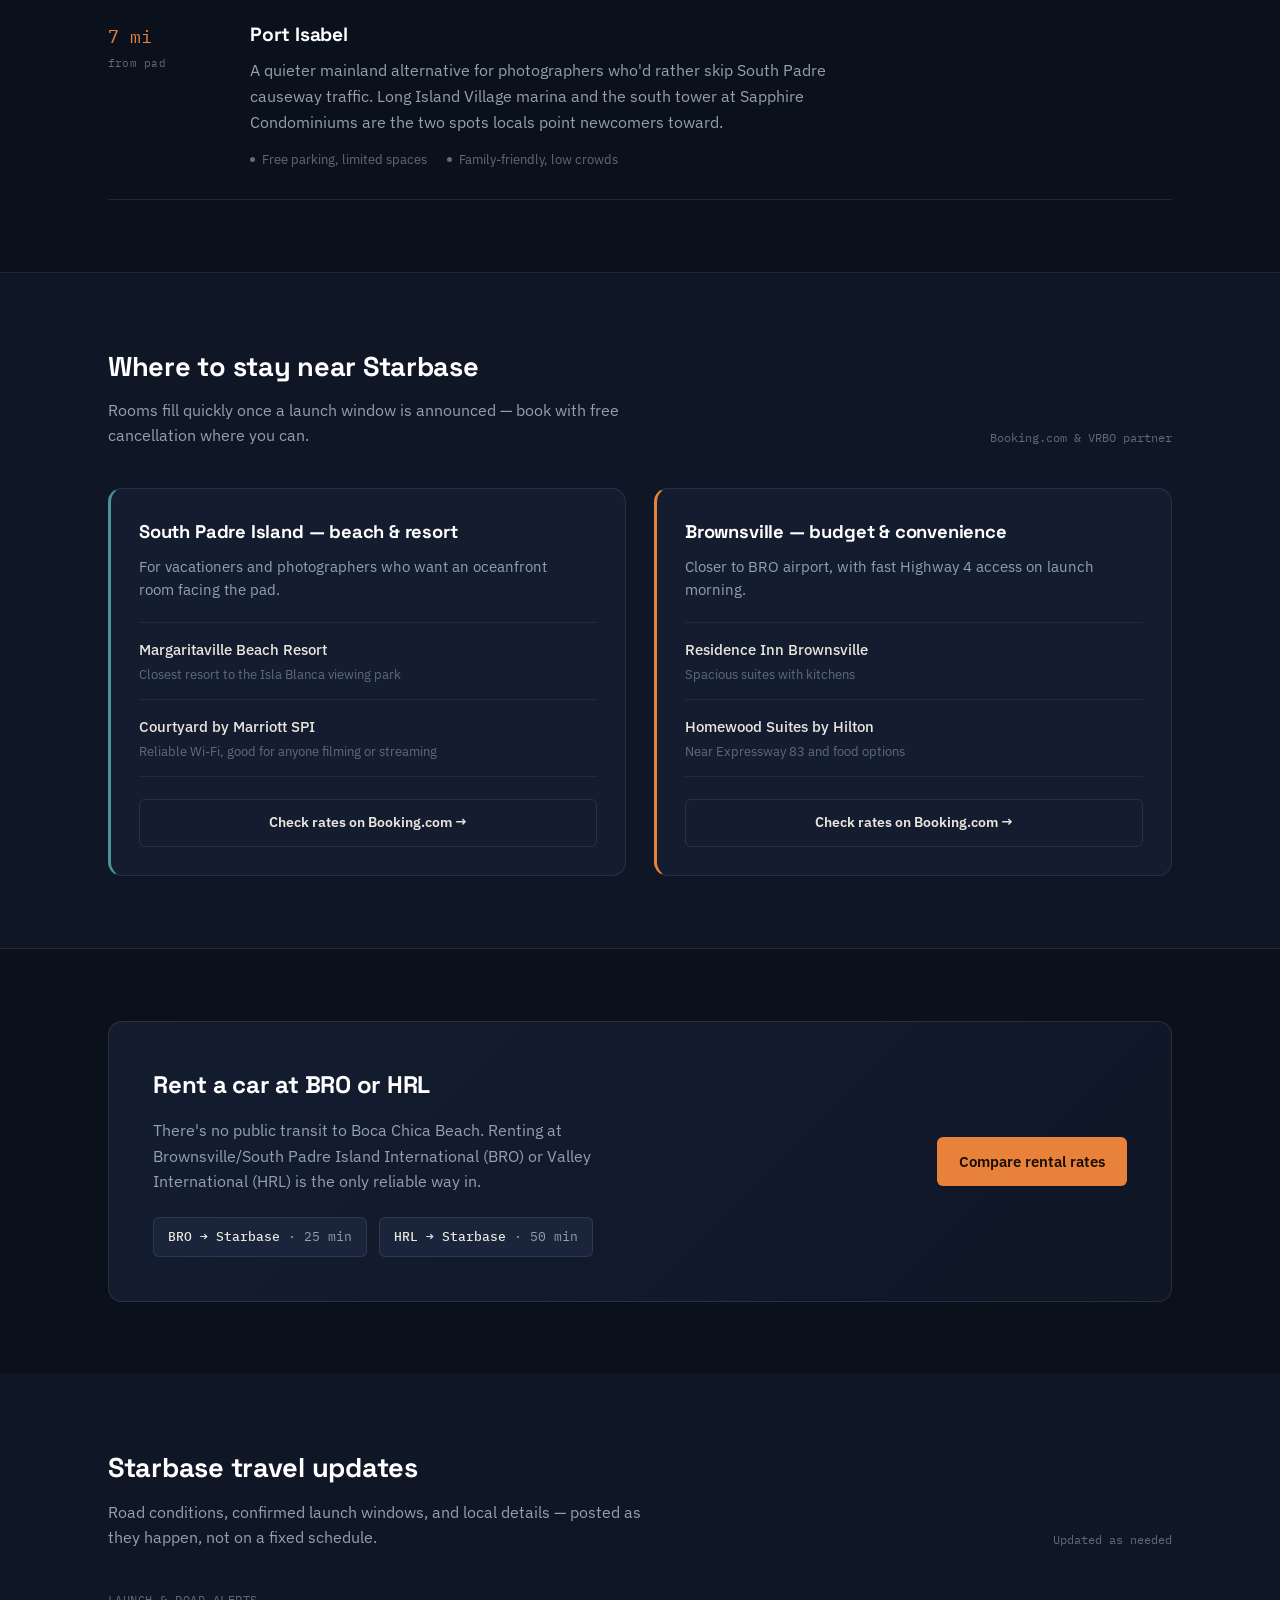
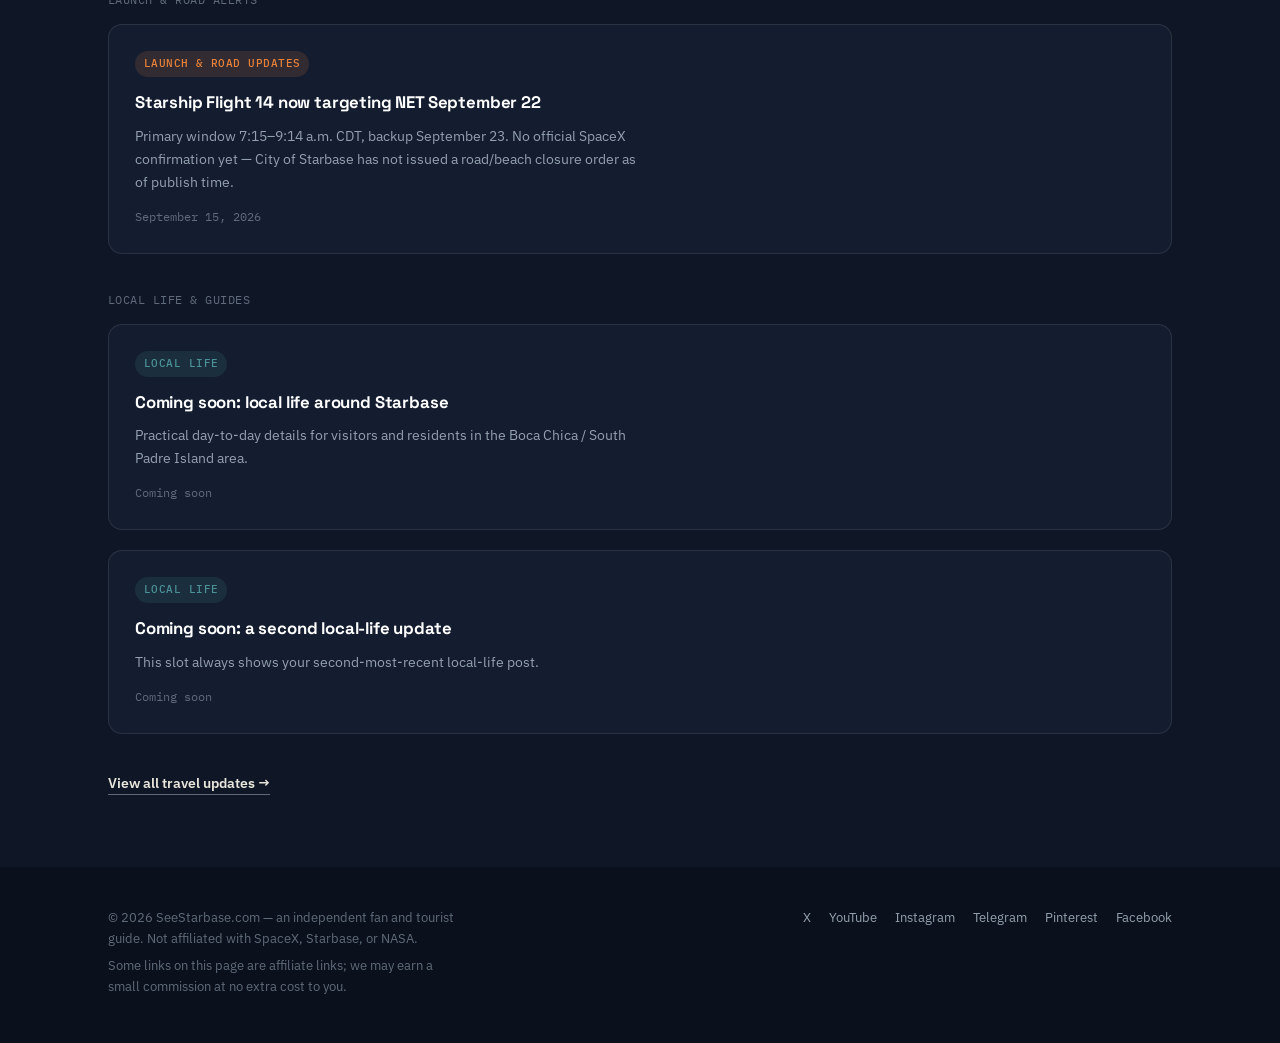
==== commit 93057276: "Add files via upload" ====
--- a/index.html
+++ b/index.html
@@ -216,13 +216,12 @@
     <div class="update-group">
       <span class="update-group-label">Launch &amp; road alerts</span>
       <div class="update-list">
-        <!-- Placeholder entry — replace with your latest confirmed road/launch post -->
-        <div class="update-card">
+        <a href="/blog/starship-flight-14-launch-window.html" class="update-card">
           <span class="update-tag urgent">Launch &amp; road updates</span>
-          <h3>Coming soon: road closures &amp; launch schedule</h3>
-          <p>Confirmed Highway 4 closures and launch windows will be posted here, sourced only from official SpaceX, FAA, or Cameron County notices — never guessed.</p>
-          <span class="update-date">Coming soon</span>
-        </div>
+          <h3>Starship Flight 14 now targeting NET September 22</h3>
+          <p>Primary window 7:15–9:14 a.m. CDT, backup September 23. No official SpaceX confirmation yet — City of Starbase has not issued a road/beach closure order as of publish time.</p>
+          <span class="update-date">September 15, 2026</span>
+        </a>
       </div>
     </div>
 
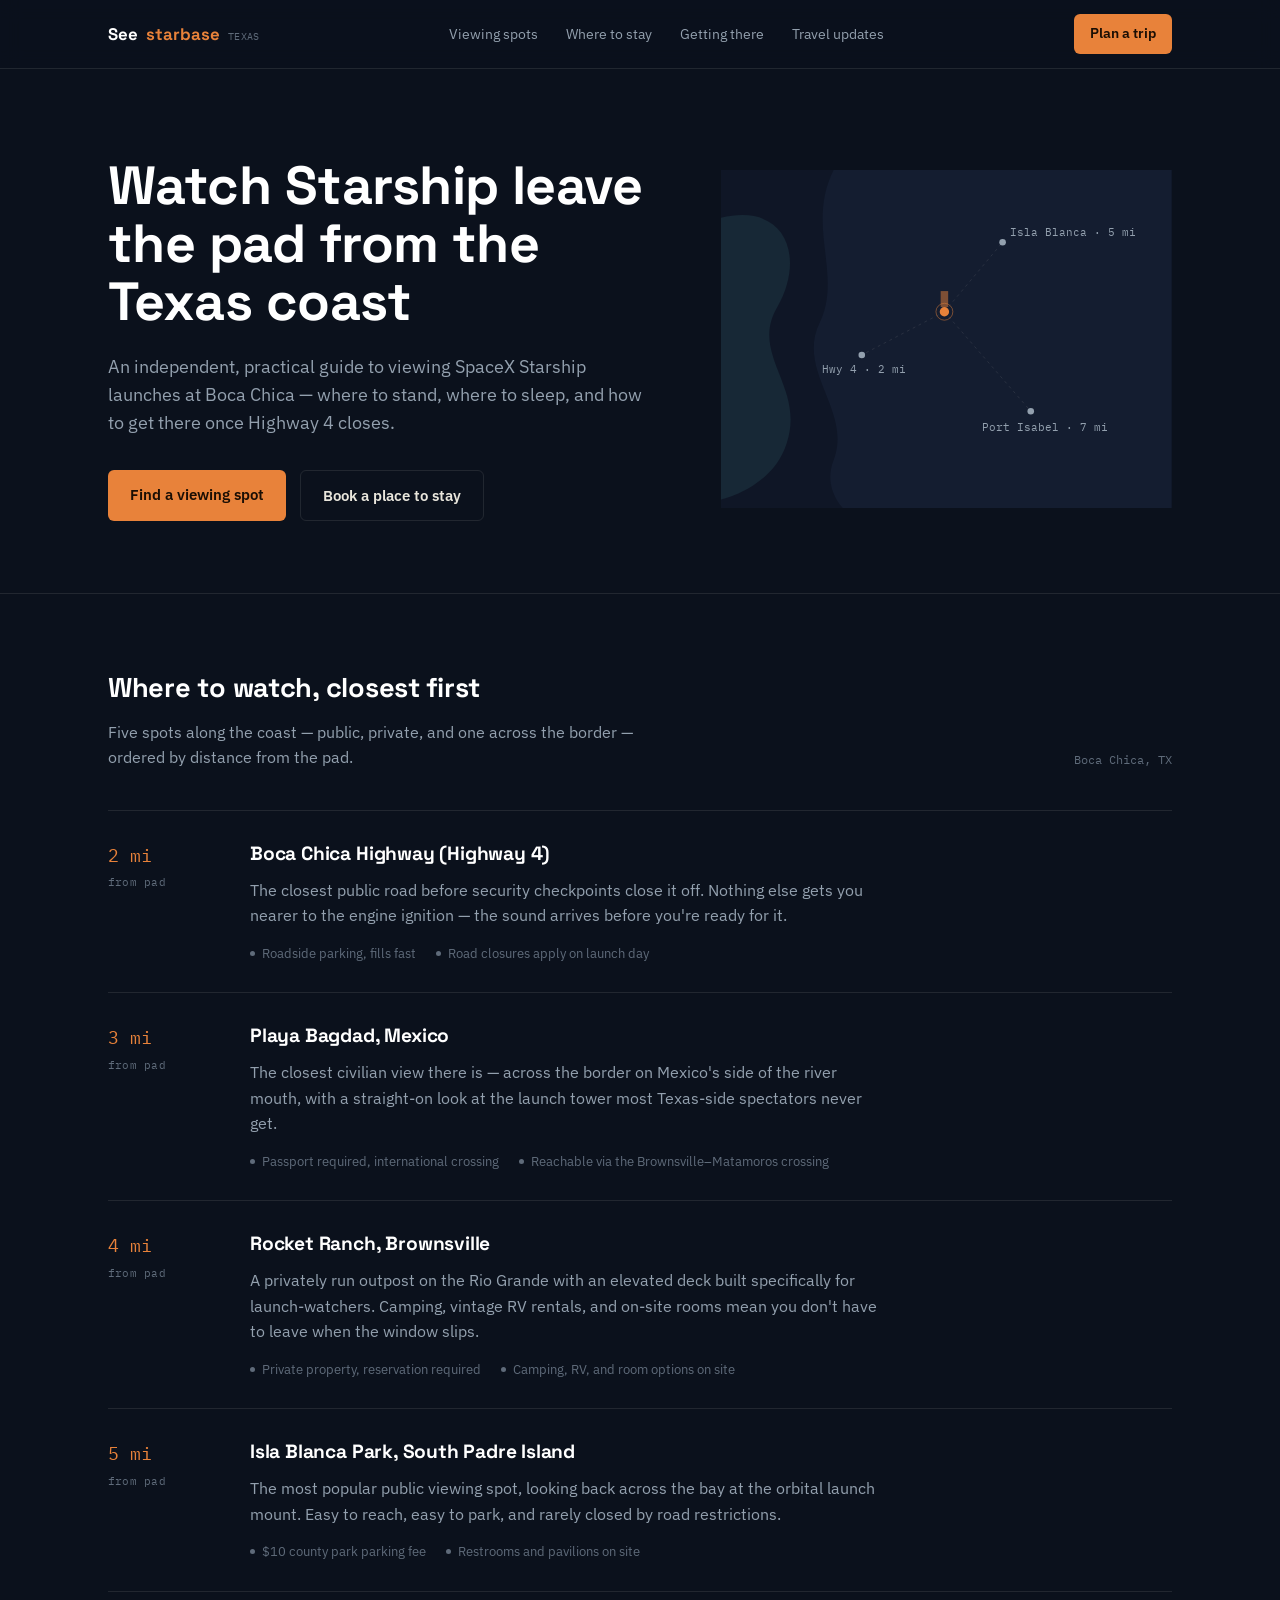
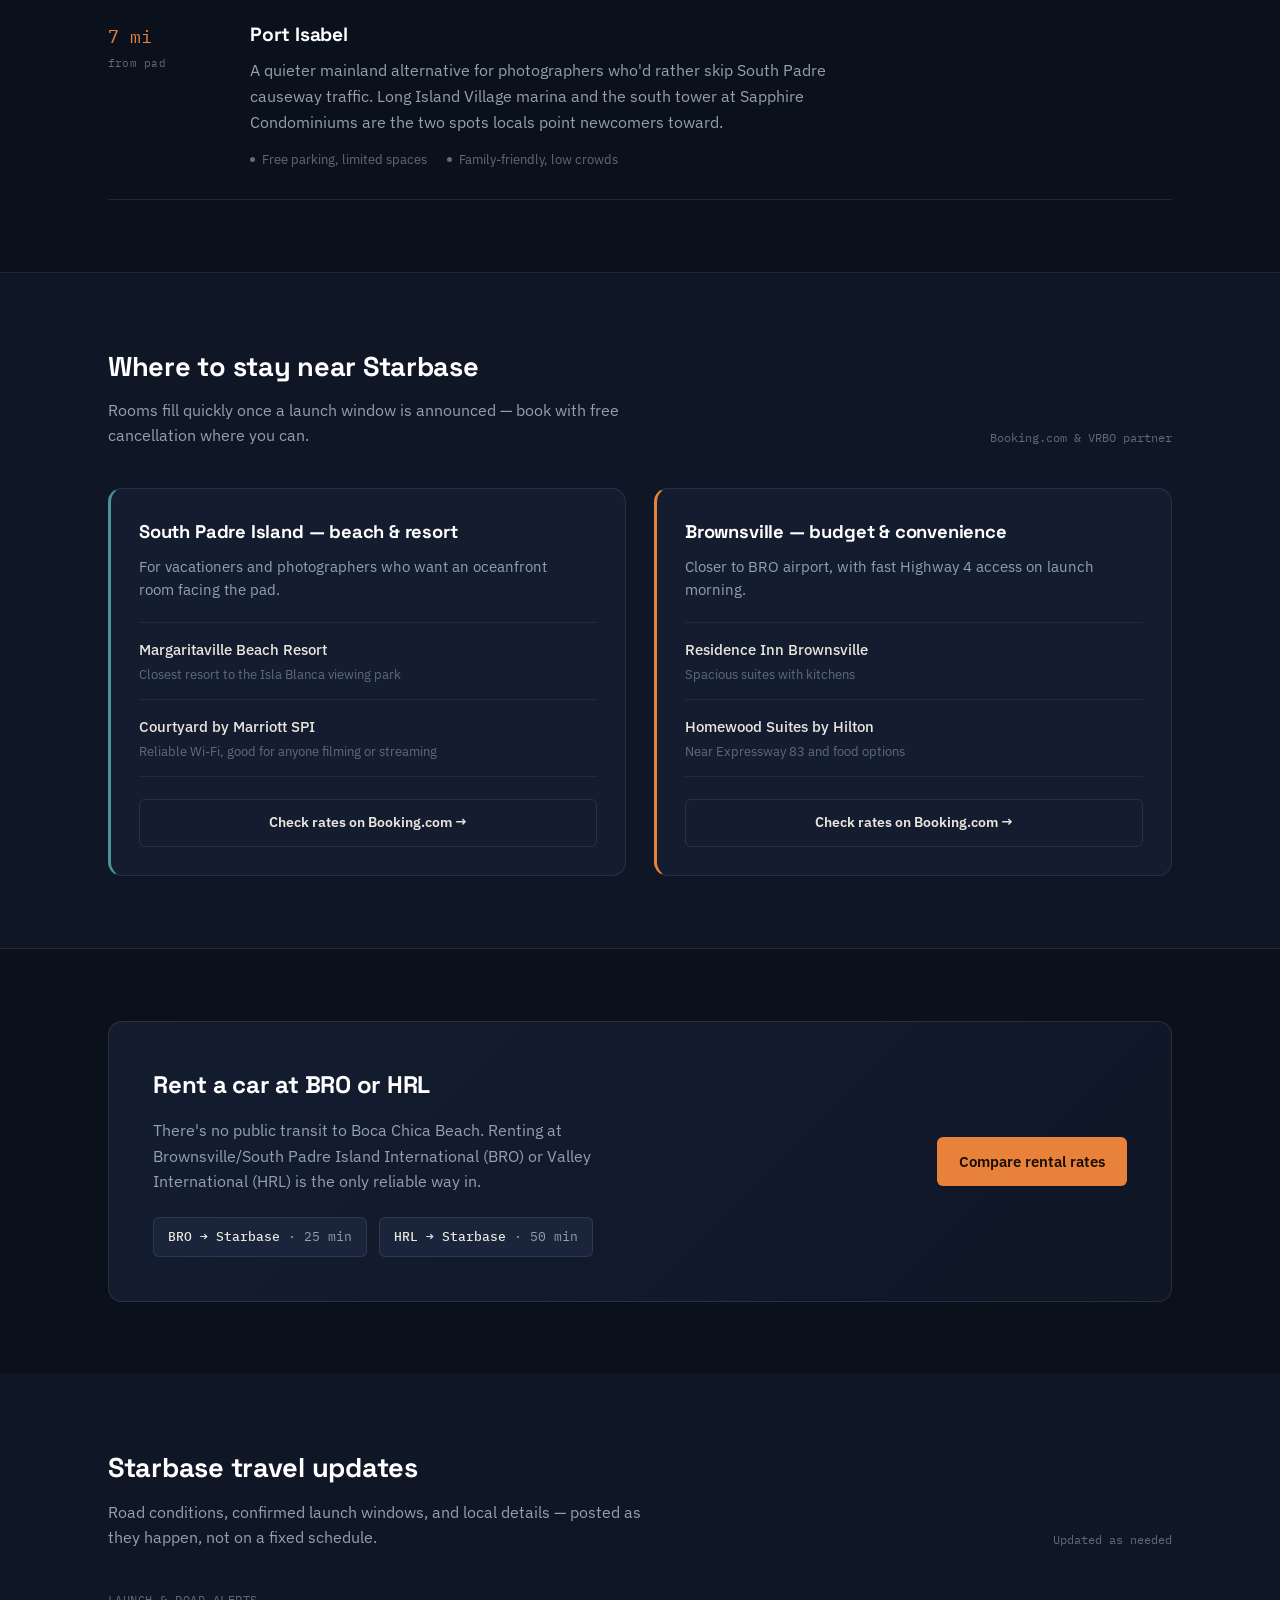
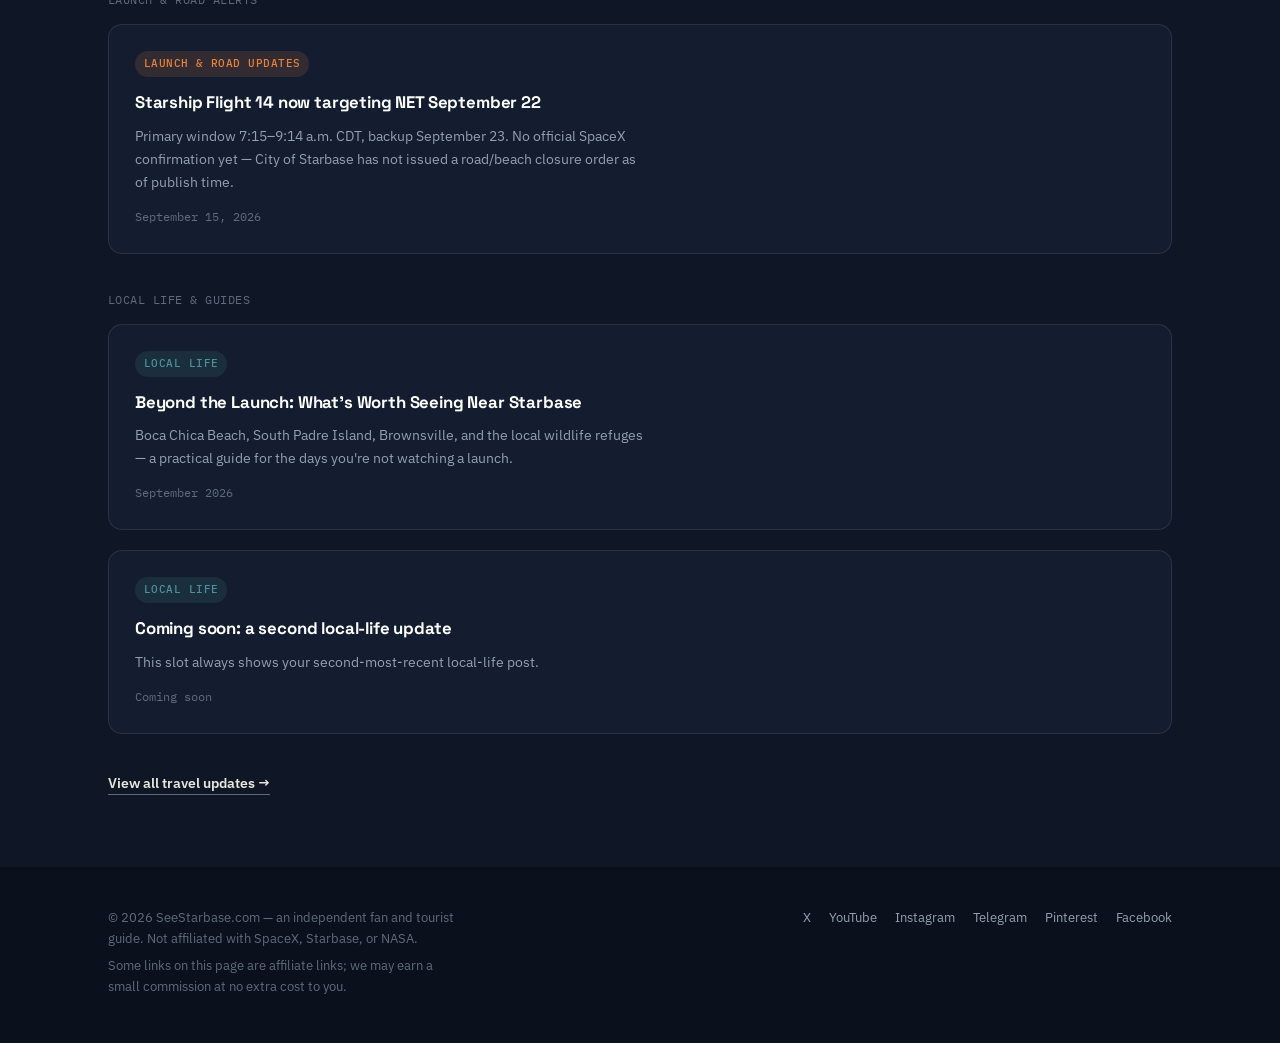
==== commit ed08ad5b: "Add files via upload" ====
--- a/index.html
+++ b/index.html
@@ -228,13 +228,12 @@
     <div class="update-group">
       <span class="update-group-label">Local life &amp; guides</span>
       <div class="update-list">
-        <!-- Placeholder entry — replace with your latest local-life post -->
-        <div class="update-card">
+        <a href="/blog/beyond-the-launch-near-starbase.html" class="update-card">
           <span class="update-tag evergreen">Local life</span>
-          <h3>Coming soon: local life around Starbase</h3>
-          <p>Practical day-to-day details for visitors and residents in the Boca Chica / South Padre Island area.</p>
-          <span class="update-date">Coming soon</span>
-        </div>
+          <h3>Beyond the Launch: What's Worth Seeing Near Starbase</h3>
+          <p>Boca Chica Beach, South Padre Island, Brownsville, and the local wildlife refuges — a practical guide for the days you're not watching a launch.</p>
+          <span class="update-date">September 2026</span>
+        </a>
         <!-- Placeholder entry — replace with your second-latest local-life post -->
         <div class="update-card">
           <span class="update-tag evergreen">Local life</span>
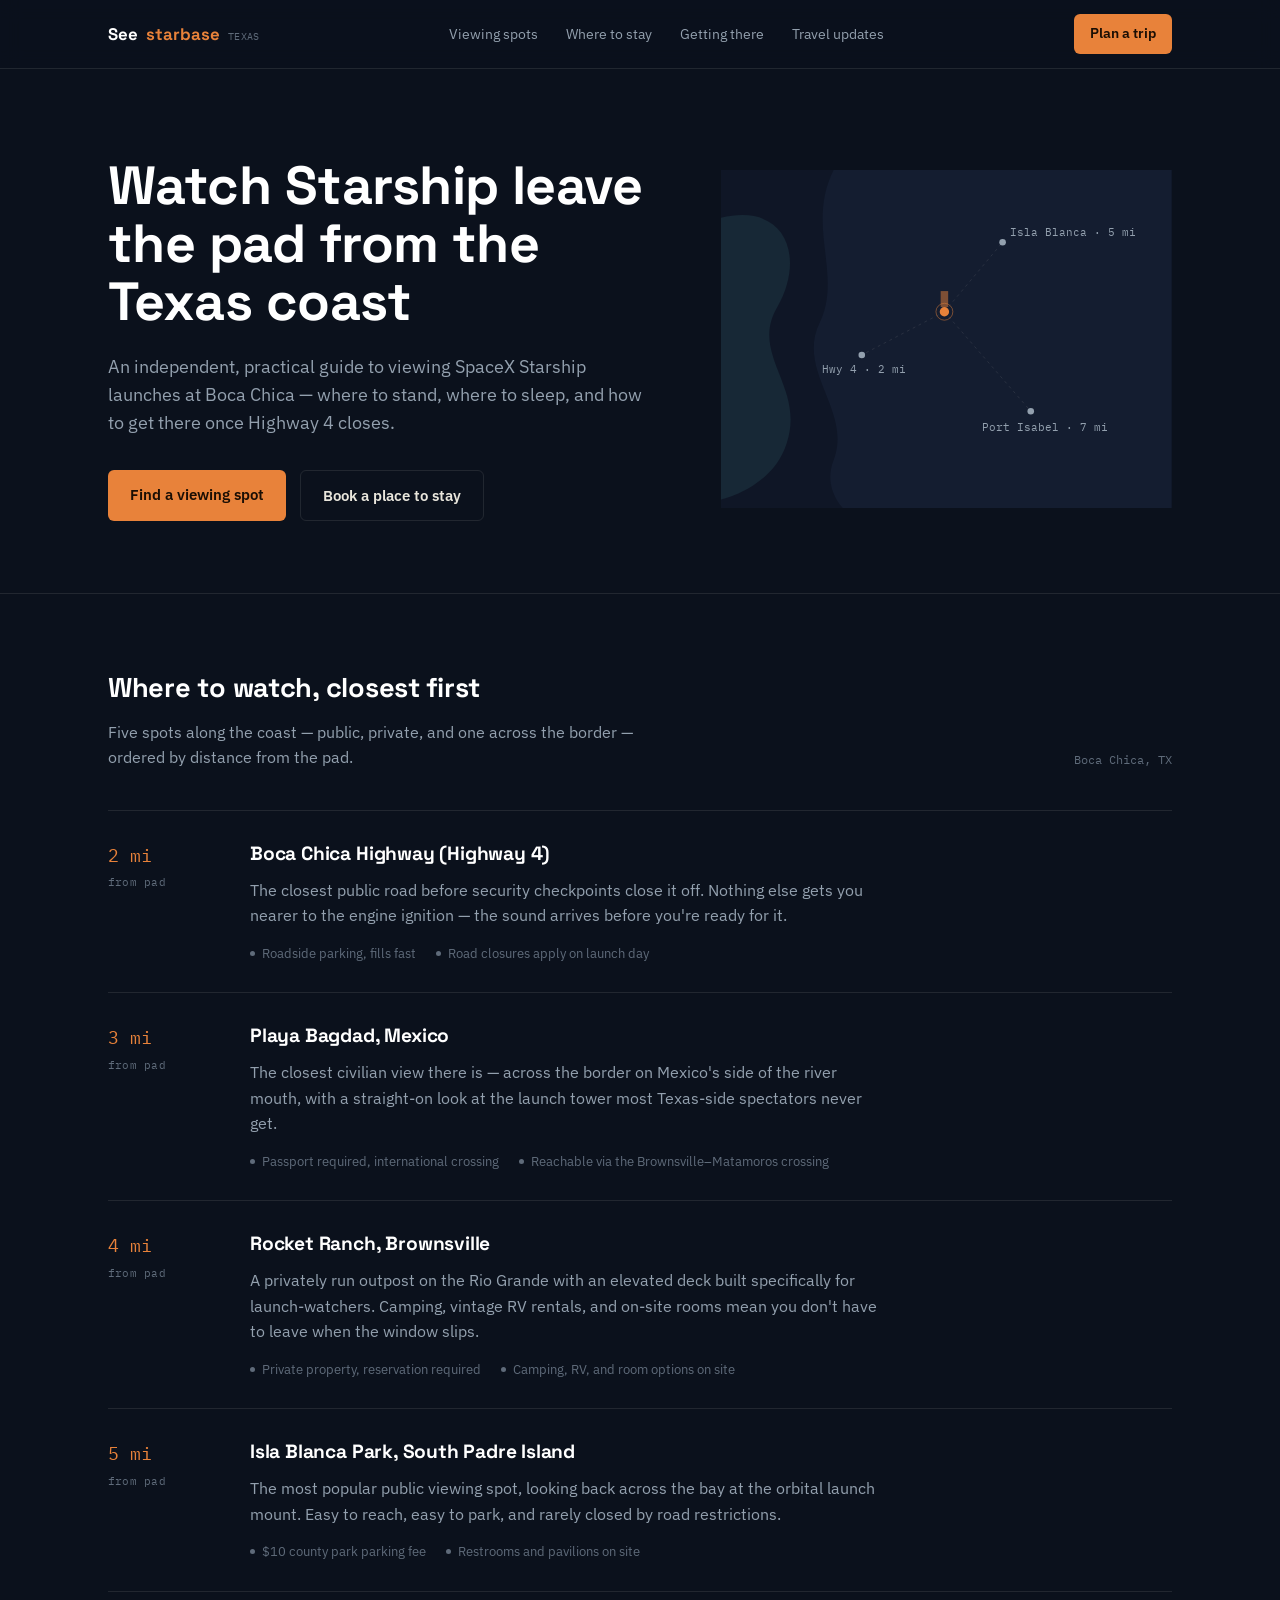
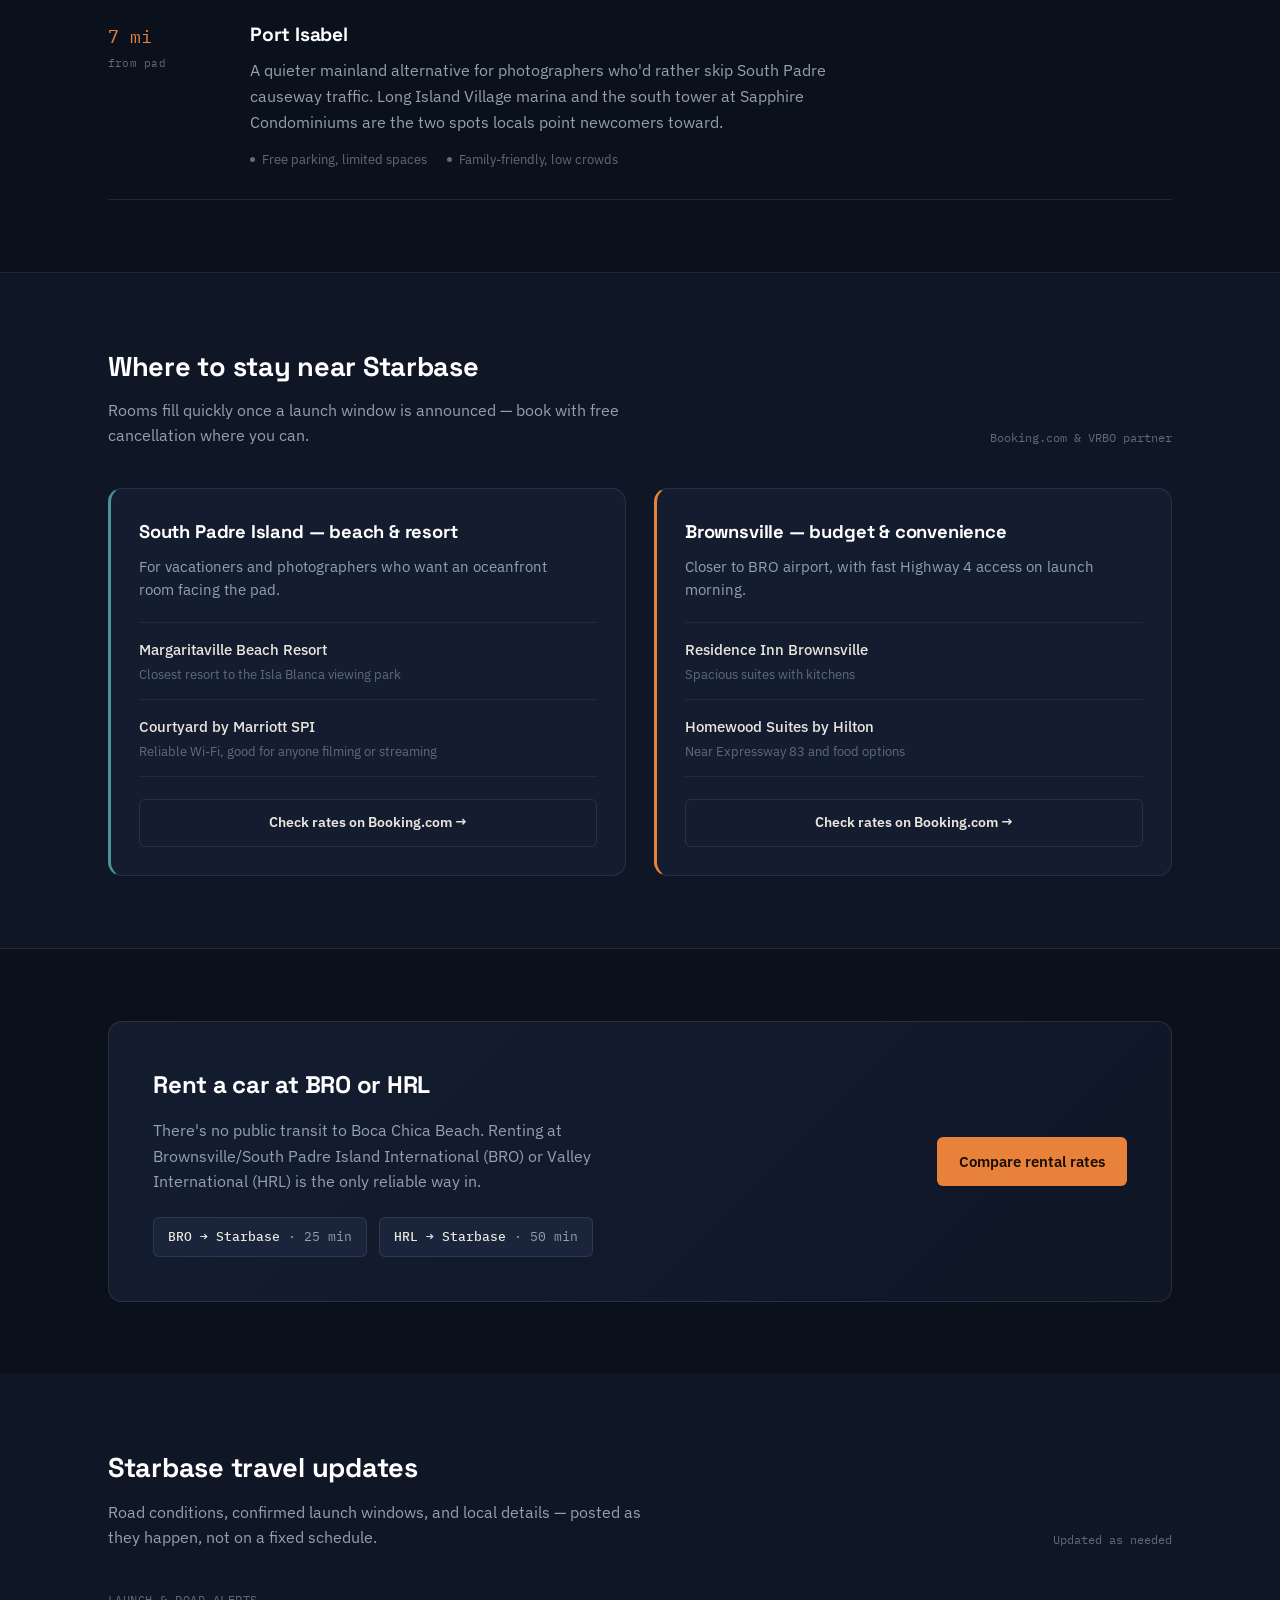
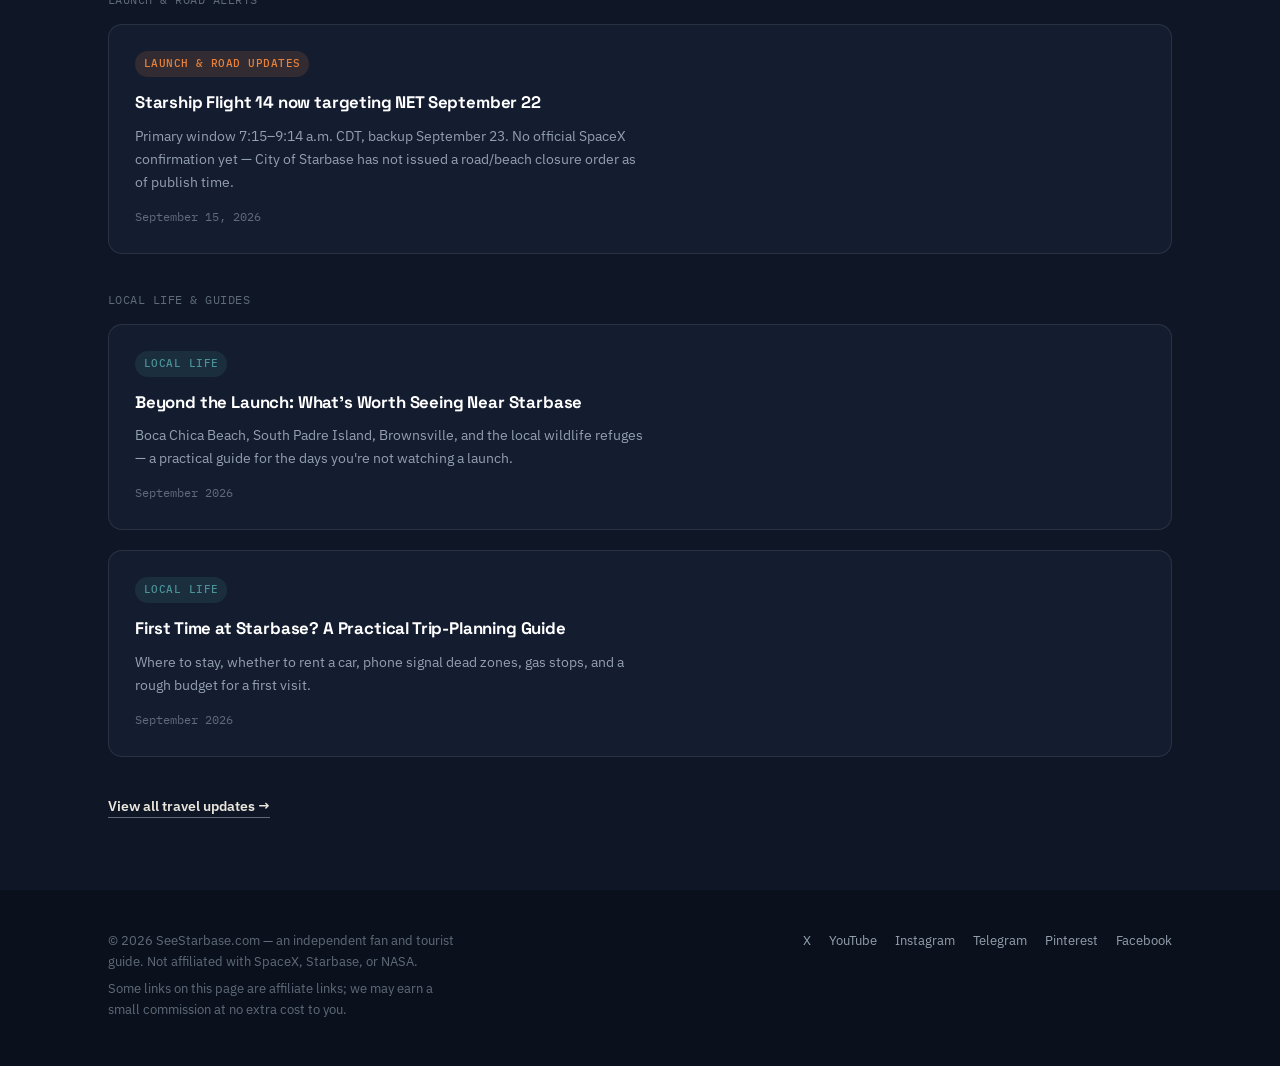
==== commit 0912eb39: "Add files via upload" ====
--- a/index.html
+++ b/index.html
@@ -234,13 +234,12 @@
           <p>Boca Chica Beach, South Padre Island, Brownsville, and the local wildlife refuges — a practical guide for the days you're not watching a launch.</p>
           <span class="update-date">September 2026</span>
         </a>
-        <!-- Placeholder entry — replace with your second-latest local-life post -->
-        <div class="update-card">
+        <a href="/blog/first-time-trip-planning-guide.html" class="update-card">
           <span class="update-tag evergreen">Local life</span>
-          <h3>Coming soon: a second local-life update</h3>
-          <p>This slot always shows your second-most-recent local-life post.</p>
-          <span class="update-date">Coming soon</span>
-        </div>
+          <h3>First Time at Starbase? A Practical Trip-Planning Guide</h3>
+          <p>Where to stay, whether to rent a car, phone signal dead zones, gas stops, and a rough budget for a first visit.</p>
+          <span class="update-date">September 2026</span>
+        </a>
       </div>
     </div>
 
--- a/assets/style.css
+++ b/assets/style.css
@@ -491,6 +491,30 @@
 .post-body ul,.post-body ol{color:var(--text-muted);margin:0 0 18px;padding-left:22px;}
 .post-body li{margin-bottom:8px;}
 .post-body a{color:var(--flame);text-decoration:underline;}
+.post-body table{
+  width:100%;
+  border-collapse:collapse;
+  margin:8px 0 24px;
+  font-size:0.9rem;
+}
+.post-body th,.post-body td{
+  text-align:left;
+  padding:10px 12px;
+  border-bottom:1px solid var(--line);
+  color:var(--text-muted);
+}
+.post-body th{color:var(--text);font-weight:600;}
+.post-cta{
+  border:1px solid var(--line);
+  border-radius:var(--radius-m);
+  padding:22px 24px;
+  margin-top:8px;
+  background:var(--navy-850);
+}
+.post-cta p{margin-bottom:12px;}
+.post-cta-links{display:flex;gap:20px;flex-wrap:wrap;}
+.post-cta-links a{font-weight:600;text-decoration:none;color:var(--flame);}
+.post-cta-links a:hover{text-decoration:underline;}
 .post-body .source-note{
   font-size:0.82rem;
   color:var(--text-faint);
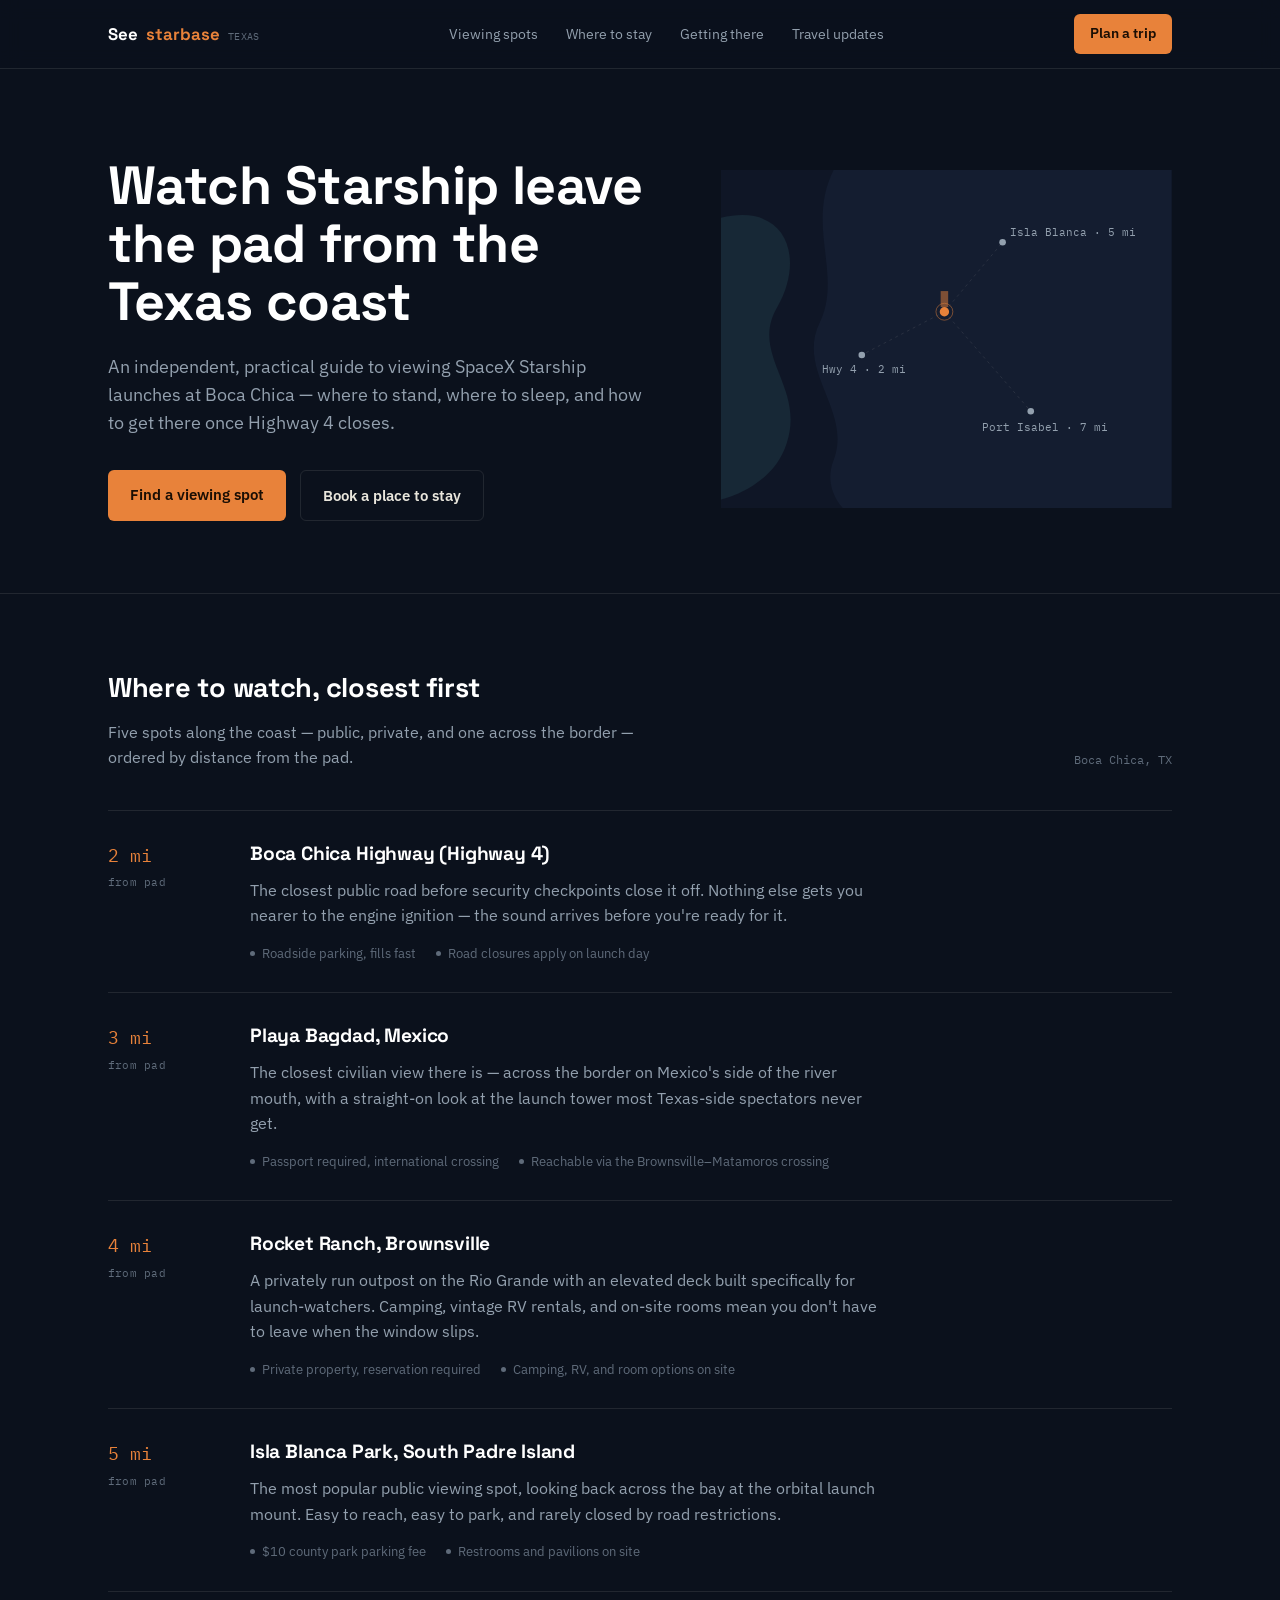
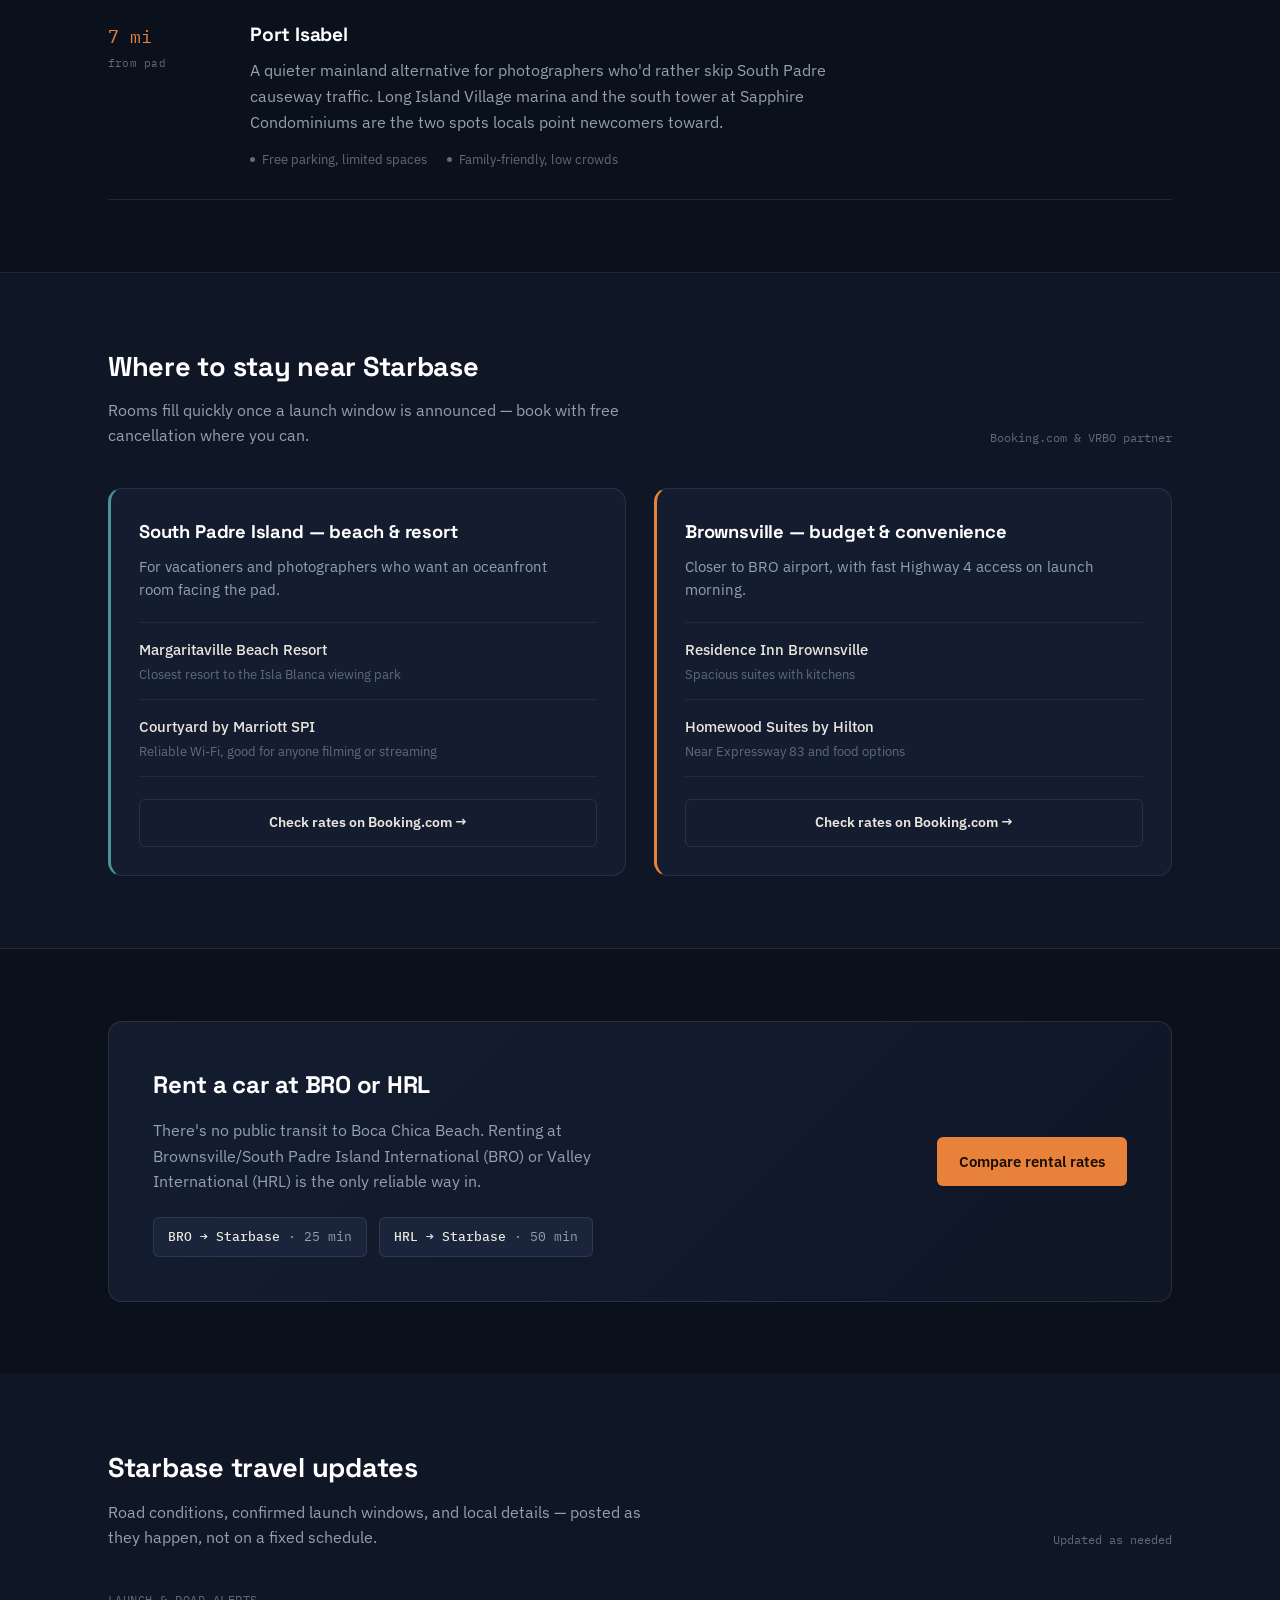
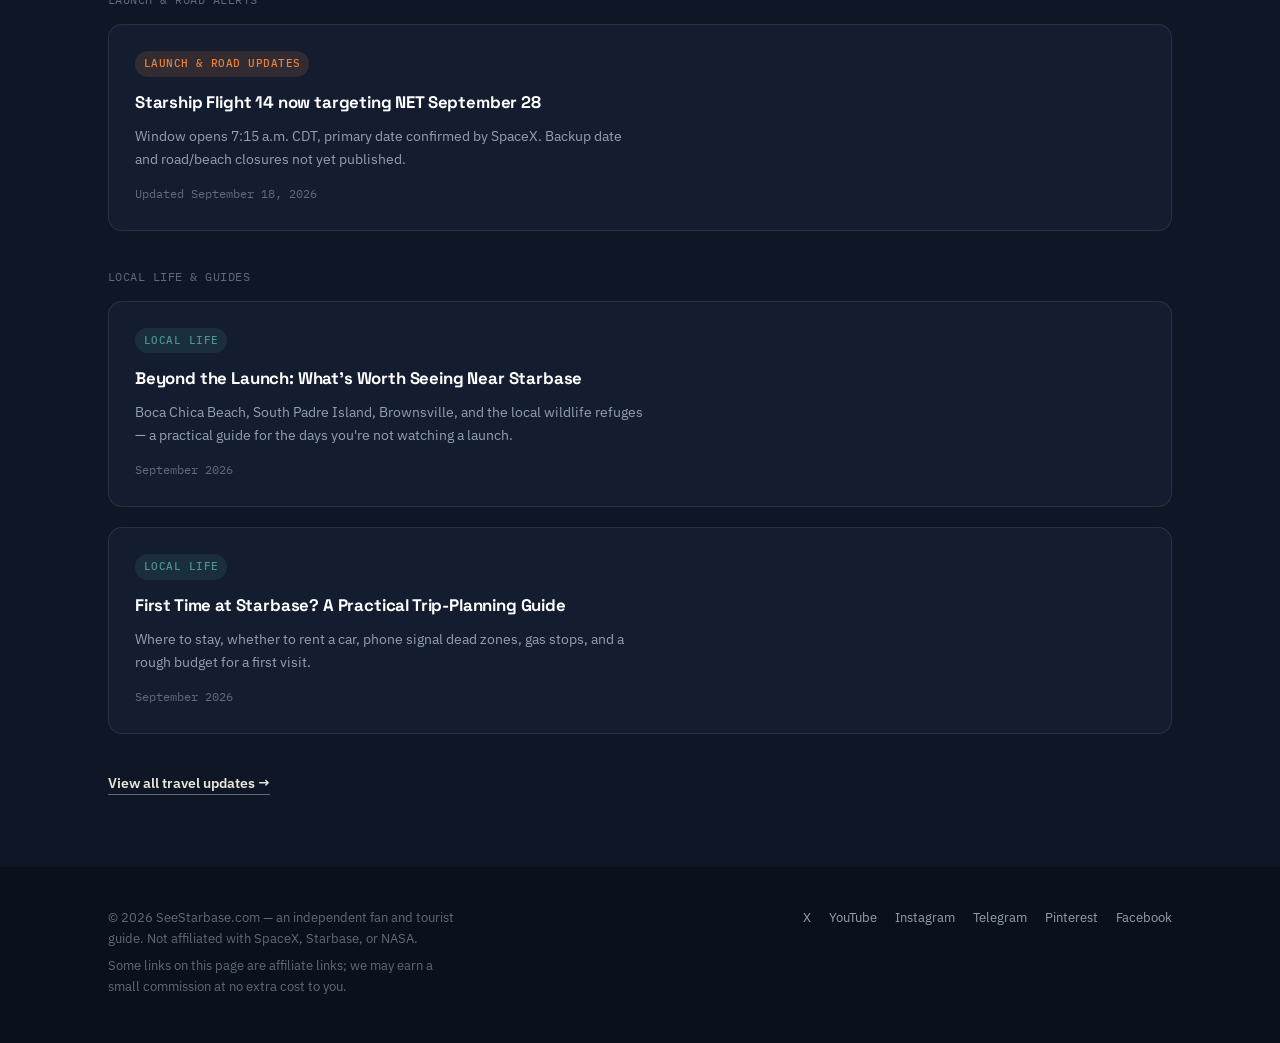
==== commit 819e99f2: "Add files via upload" ====
--- a/index.html
+++ b/index.html
@@ -197,7 +197,7 @@
         </div>
       </div>
       <div class="band-cta">
-        <a href="https://www.discovercars.com" target="_blank" rel="nofollow sponsored" class="btn btn-primary">Compare rental rates</a>
+        <a href="https://www.discovercars.com/?a_aid=seestarbase" target="_blank" rel="nofollow sponsored" class="btn btn-primary">Compare rental rates</a>
       </div>
     </div>
   </div>
@@ -218,9 +218,9 @@
       <div class="update-list">
         <a href="/blog/starship-flight-14-launch-window.html" class="update-card">
           <span class="update-tag urgent">Launch &amp; road updates</span>
-          <h3>Starship Flight 14 now targeting NET September 22</h3>
-          <p>Primary window 7:15–9:14 a.m. CDT, backup September 23. No official SpaceX confirmation yet — City of Starbase has not issued a road/beach closure order as of publish time.</p>
-          <span class="update-date">September 15, 2026</span>
+          <h3>Starship Flight 14 now targeting NET September 28</h3>
+          <p>Window opens 7:15 a.m. CDT, primary date confirmed by SpaceX. Backup date and road/beach closures not yet published.</p>
+          <span class="update-date">Updated September 18, 2026</span>
         </a>
       </div>
     </div>
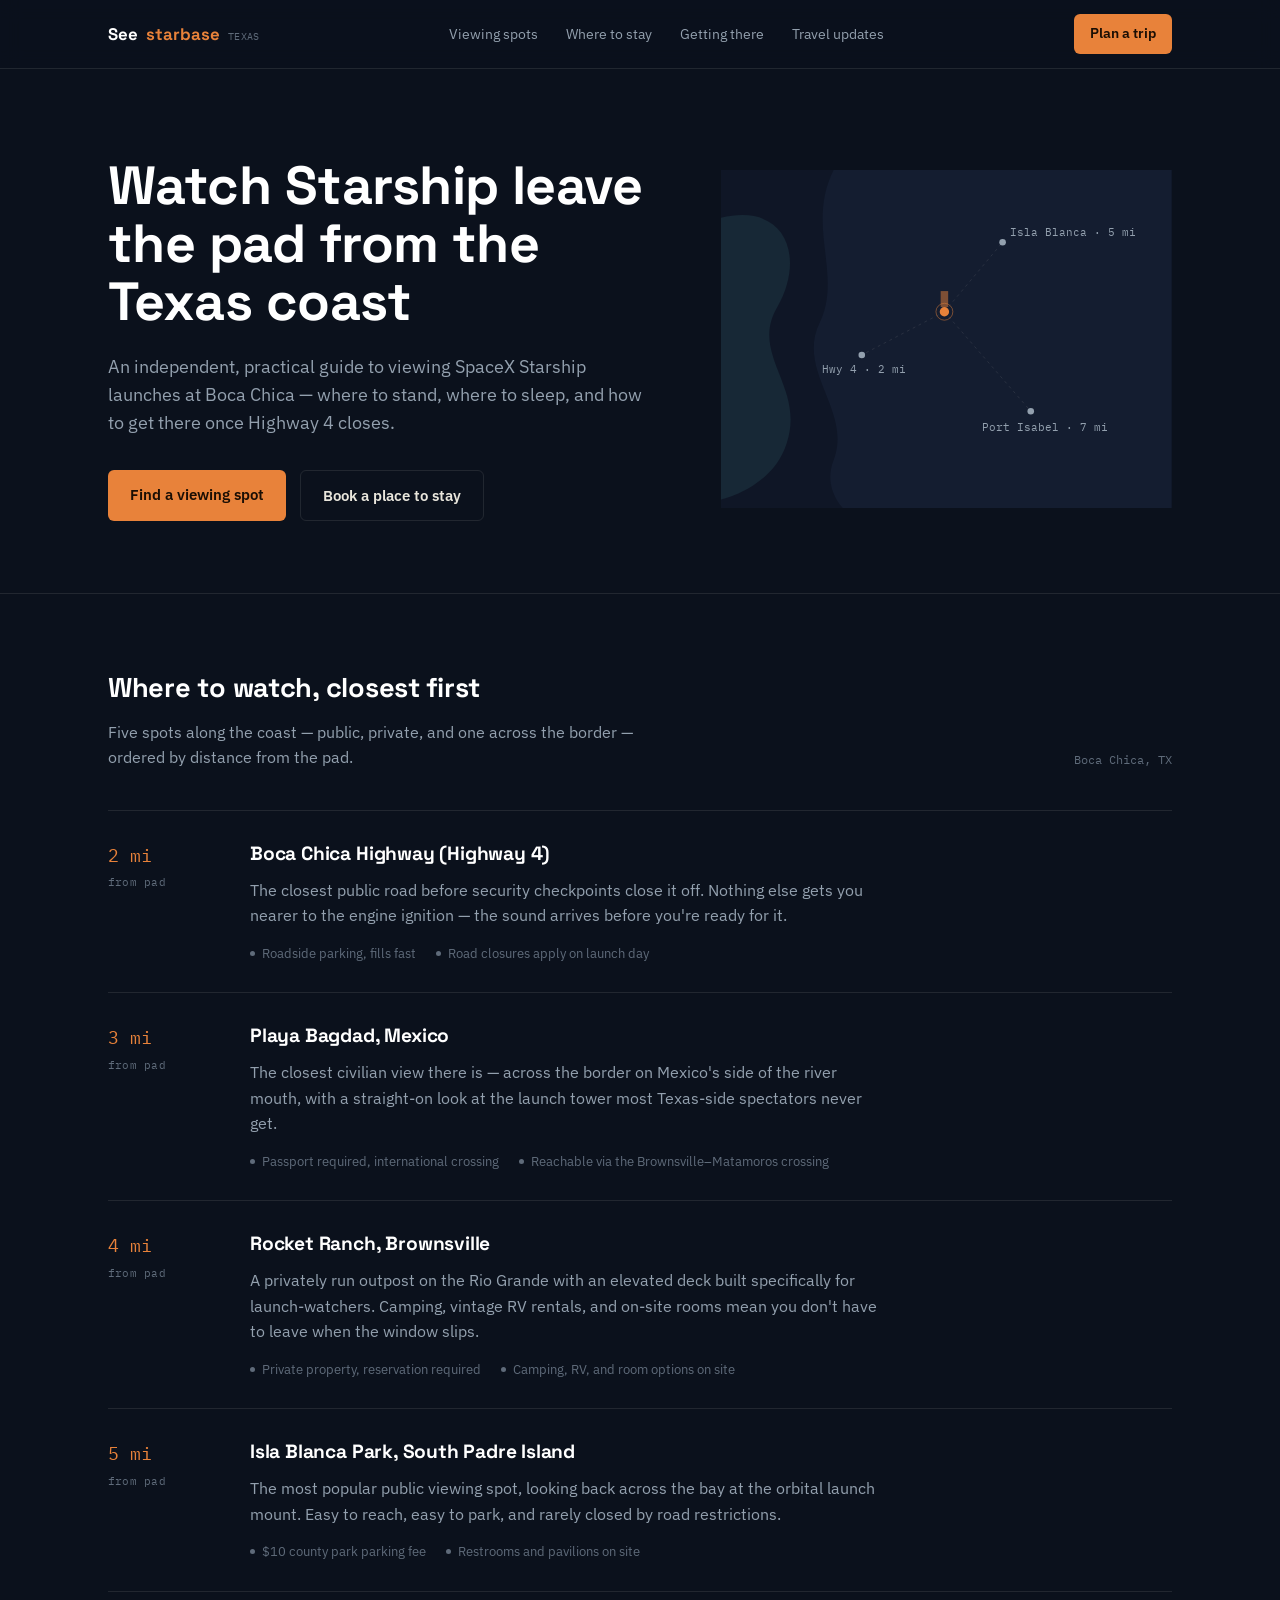
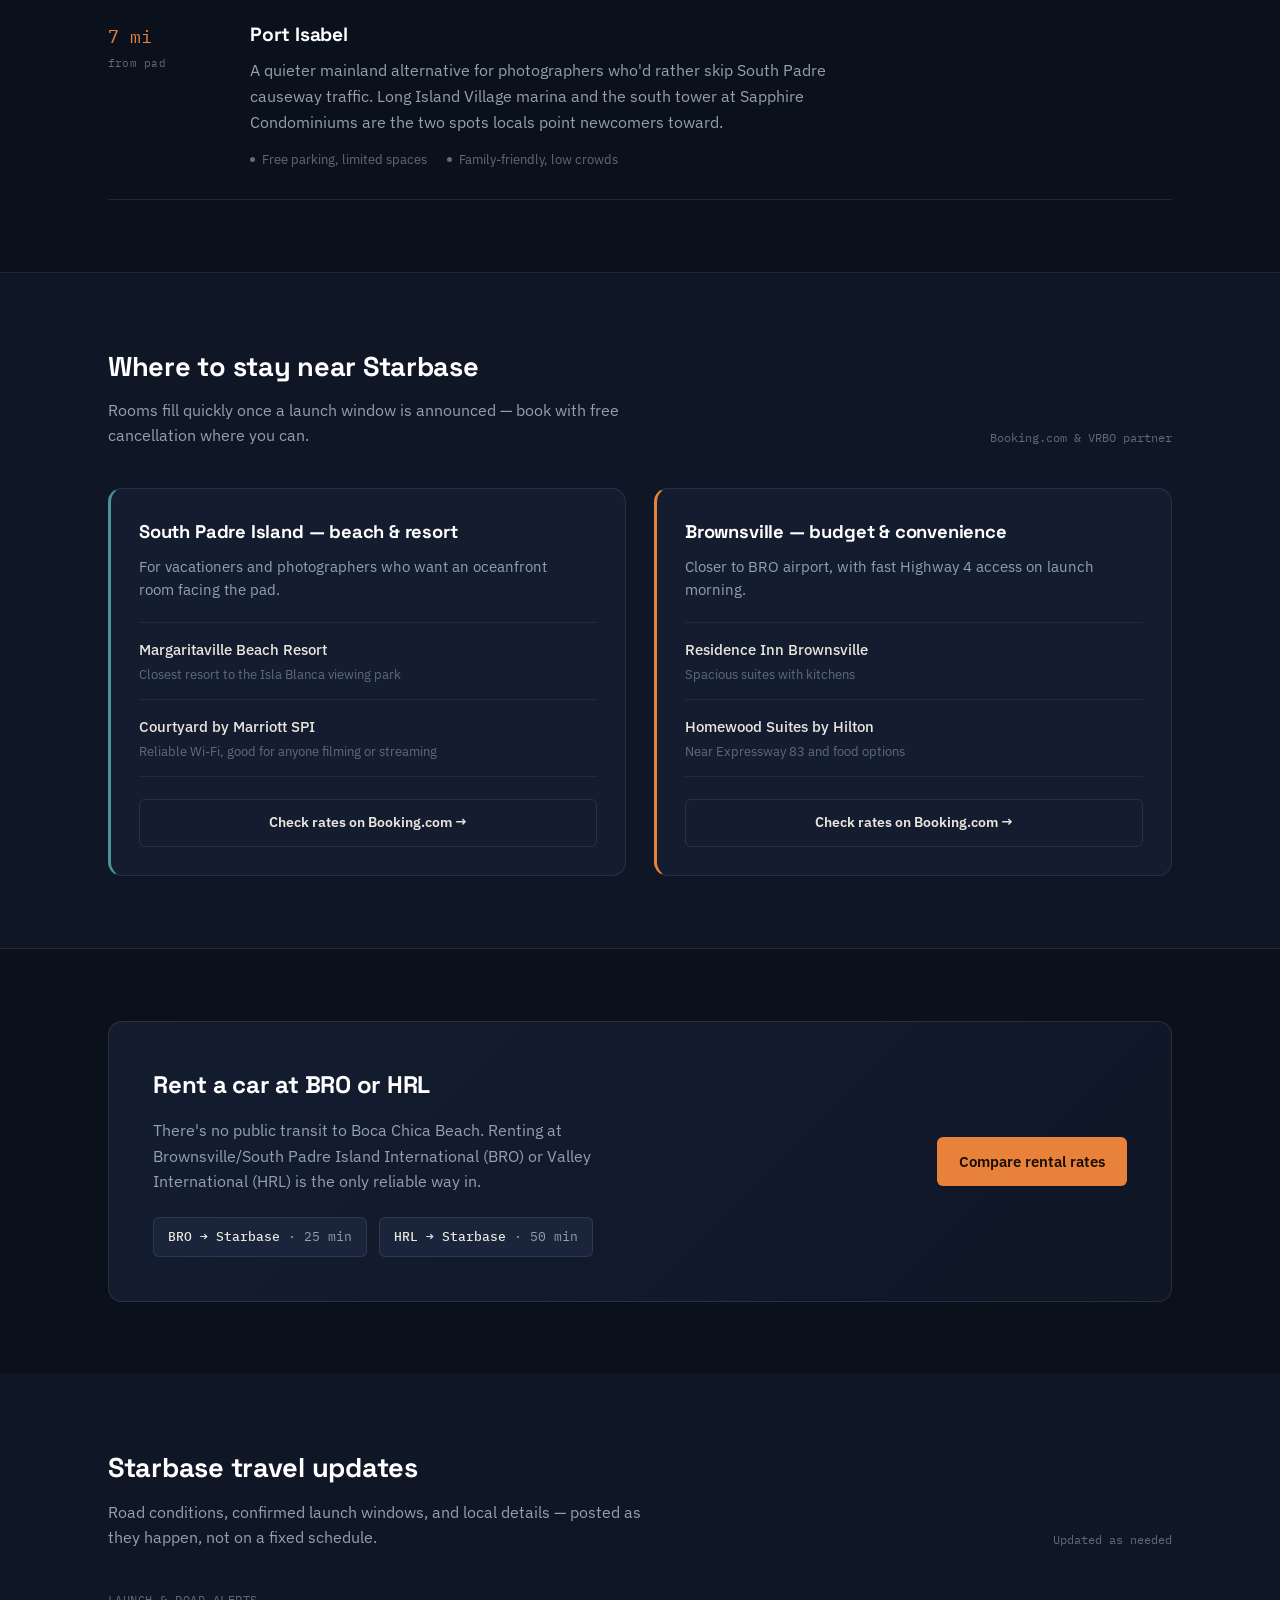
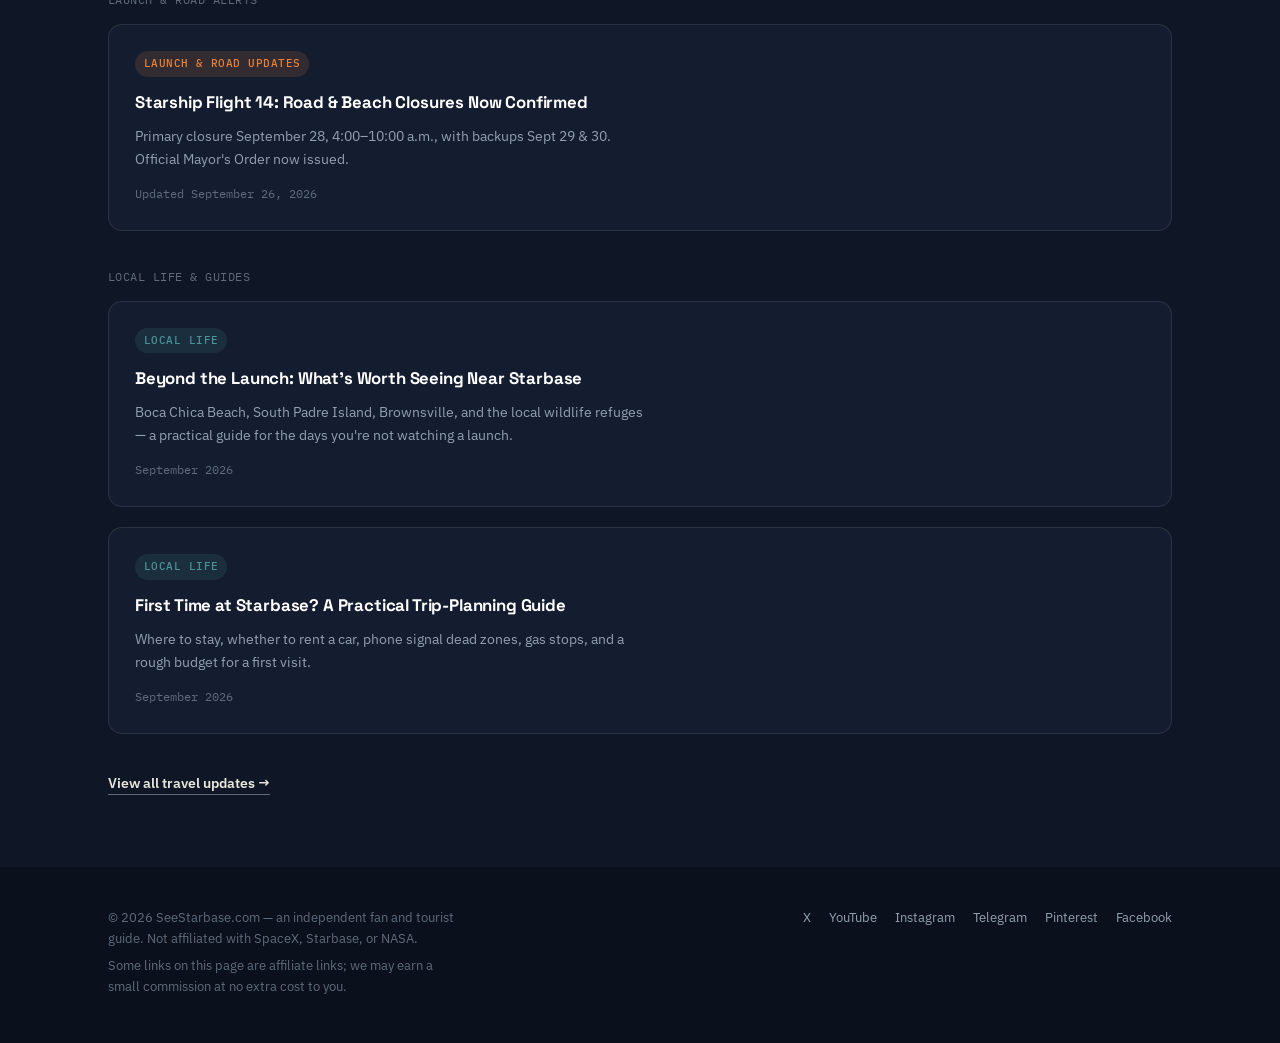
==== commit 8d5df222: "Add files via upload" ====
--- a/index.html
+++ b/index.html
@@ -218,9 +218,9 @@
       <div class="update-list">
         <a href="/blog/starship-flight-14-launch-window.html" class="update-card">
           <span class="update-tag urgent">Launch &amp; road updates</span>
-          <h3>Starship Flight 14 now targeting NET September 28</h3>
-          <p>Window opens 7:15 a.m. CDT, primary date confirmed by SpaceX. Backup date and road/beach closures not yet published.</p>
-          <span class="update-date">Updated September 18, 2026</span>
+          <h3>Starship Flight 14: Road &amp; Beach Closures Now Confirmed</h3>
+<p>Primary closure September 28, 4:00–10:00 a.m., with backups Sept 29 &amp; 30. Official Mayor's Order now issued.</p>
+<span class="update-date">Updated September 26, 2026</span>
         </a>
       </div>
     </div>
